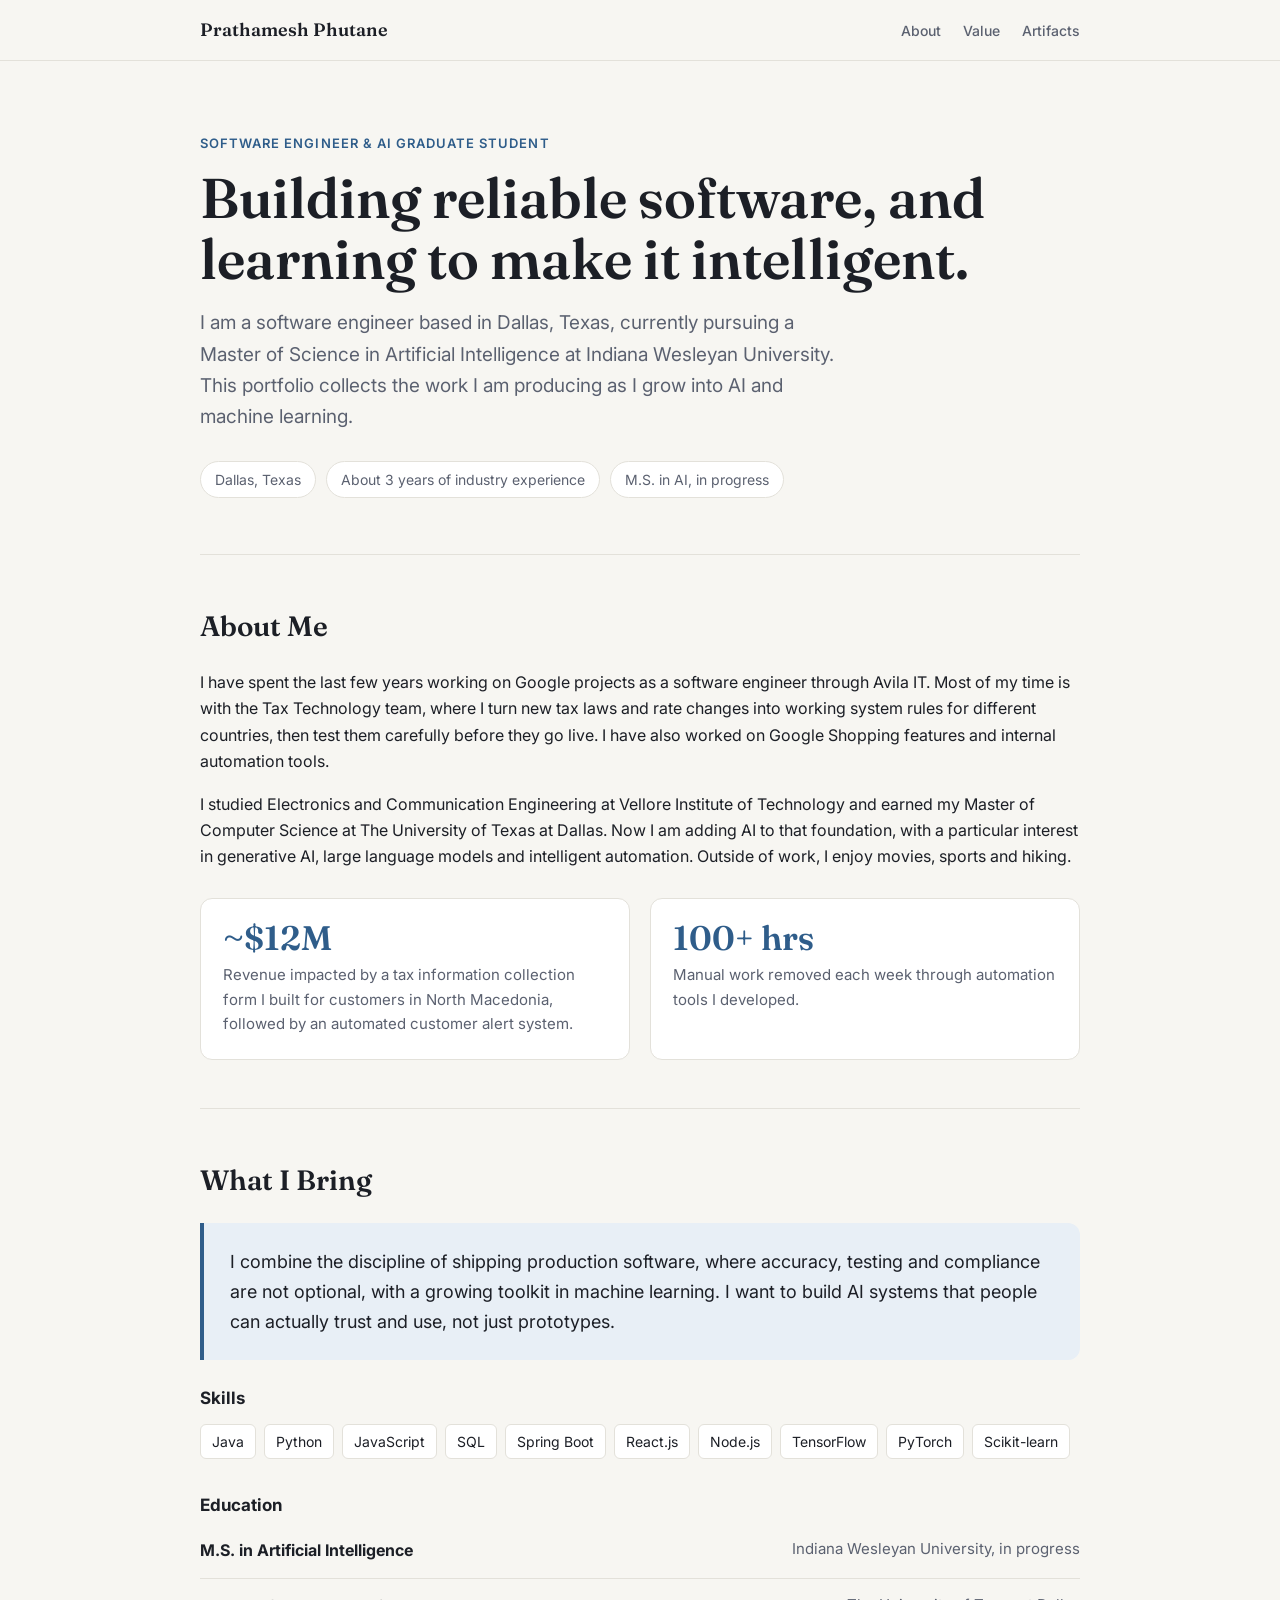
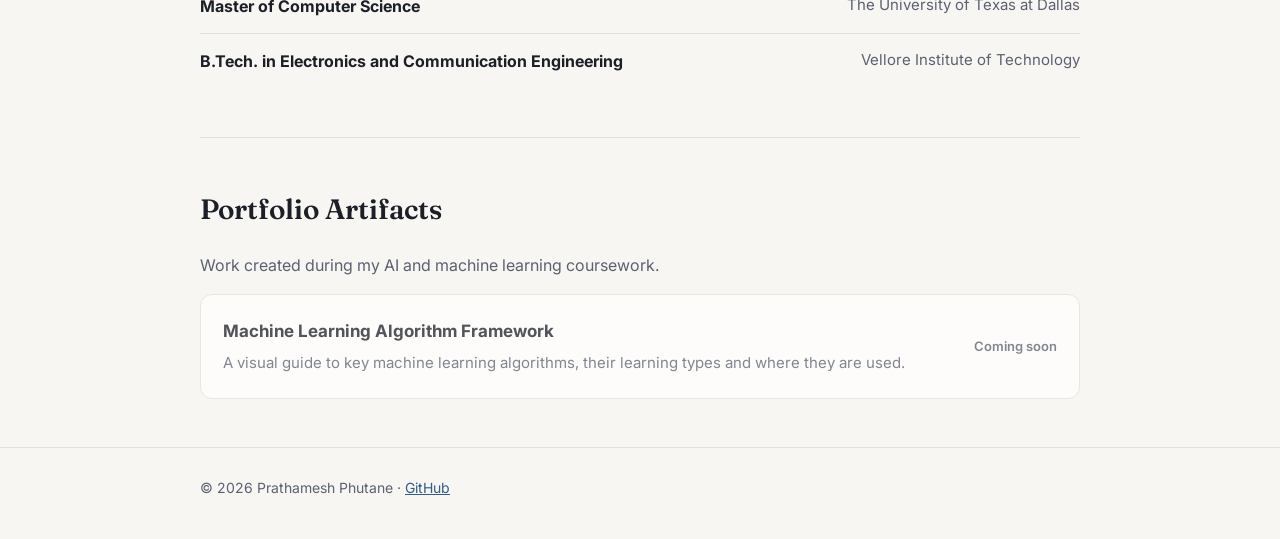
==== index.html @ c5daa3a3 "Add portfolio home page with bio and value proposition" ====
<!doctype html>
<html lang="en">
<head>
<meta charset="utf-8">
<meta name="viewport" content="width=device-width, initial-scale=1">
<title>Prathamesh Phutane | Portfolio</title>
<meta name="description" content="Professional portfolio of Prathamesh Phutane, software engineer and M.S. in Artificial Intelligence student.">
<link rel="preconnect" href="https://fonts.googleapis.com">
<link href="https://fonts.googleapis.com/css2?family=Fraunces:opsz,wght@9..144,500;9..144,600&family=Inter:wght@400;500;600&display=swap" rel="stylesheet">
<style>
  :root {
    --bg: #f7f6f2;
    --surface: #ffffff;
    --ink: #1c1f26;
    --muted: #5b6170;
    --line: #e3e1da;
    --accent: #2f5d8a;
    --accent-soft: #e8eff6;
  }
  * { box-sizing: border-box; }
  html { scroll-behavior: smooth; }
  body {
    margin: 0;
    background: var(--bg);
    color: var(--ink);
    font: 16px/1.65 "Inter", system-ui, sans-serif;
  }
  a { color: var(--accent); }
  .wrap { max-width: 920px; margin: 0 auto; padding: 0 20px; }

  nav { border-bottom: 1px solid var(--line); background: var(--bg); position: sticky; top: 0; z-index: 10; }
  nav .wrap { display: flex; justify-content: space-between; align-items: center; height: 60px; }
  nav .brand { font-family: "Fraunces", serif; font-weight: 600; font-size: 18px; color: var(--ink); text-decoration: none; }
  nav ul { list-style: none; display: flex; gap: 22px; margin: 0; padding: 0; }
  nav ul a { color: var(--muted); text-decoration: none; font-size: 14px; font-weight: 500; }
  nav ul a:hover { color: var(--ink); }

  header.hero { padding: 72px 0 56px; }
  .eyebrow { font-size: 13px; font-weight: 600; letter-spacing: .08em; text-transform: uppercase; color: var(--accent); margin: 0 0 14px; }
  h1 { font-family: "Fraunces", serif; font-weight: 600; font-size: clamp(36px, 6vw, 56px); line-height: 1.08; margin: 0 0 18px; }
  .lede { font-size: 19px; color: var(--muted); max-width: 640px; margin: 0 0 28px; }
  .meta { display: flex; flex-wrap: wrap; gap: 10px; }
  .pill { background: var(--surface); border: 1px solid var(--line); border-radius: 999px; padding: 6px 14px; font-size: 14px; color: var(--muted); }

  section { padding: 48px 0; border-top: 1px solid var(--line); }
  h2 { font-family: "Fraunces", serif; font-weight: 600; font-size: 28px; margin: 0 0 20px; }
  h3 { font-size: 17px; margin: 0 0 6px; }
  p { margin: 0 0 16px; }

  .grid-2 { display: grid; grid-template-columns: 1fr 1fr; gap: 20px; }
  .card { background: var(--surface); border: 1px solid var(--line); border-radius: 12px; padding: 22px; }
  .stat { font-family: "Fraunces", serif; font-size: 34px; font-weight: 600; color: var(--accent); line-height: 1; margin-bottom: 8px; }
  .card p { color: var(--muted); margin: 0; font-size: 15px; }

  .value { background: var(--accent-soft); border-left: 4px solid var(--accent); border-radius: 0 12px 12px 0; padding: 24px 26px; font-size: 18px; margin-bottom: 24px; }
  .value p { margin: 0; }

  .tags { display: flex; flex-wrap: wrap; gap: 8px; }
  .tag { background: var(--surface); border: 1px solid var(--line); border-radius: 6px; padding: 5px 11px; font-size: 14px; }

  .edu { list-style: none; padding: 0; margin: 0; }
  .edu li { display: flex; justify-content: space-between; gap: 16px; padding: 14px 0; border-bottom: 1px solid var(--line); }
  .edu li:last-child { border-bottom: 0; }
  .edu span { color: var(--muted); font-size: 15px; }

  .artifacts { display: grid; gap: 16px; }
  .artifact { display: flex; justify-content: space-between; align-items: center; gap: 16px; text-decoration: none; color: inherit; }
  .artifact .status { font-size: 13px; font-weight: 600; color: var(--muted); white-space: nowrap; }
  .artifact.soon { opacity: .75; }

  footer { border-top: 1px solid var(--line); padding: 28px 0 40px; color: var(--muted); font-size: 14px; }

  @media (max-width: 640px) {
    nav ul { gap: 14px; }
    nav ul li:nth-child(2) { display: none; }
    .grid-2 { grid-template-columns: 1fr; }
    .edu li { flex-direction: column; gap: 2px; }
    header.hero { padding: 48px 0 40px; }
  }
</style>
</head>
<body>

<nav>
  <div class="wrap">
    <a class="brand" href="#">Prathamesh Phutane</a>
    <ul>
      <li><a href="#about">About</a></li>
      <li><a href="#value">Value</a></li>
      <li><a href="#artifacts">Artifacts</a></li>
    </ul>
  </div>
</nav>

<main class="wrap">
  <header class="hero">
    <p class="eyebrow">Software Engineer &amp; AI Graduate Student</p>
    <h1>Building reliable software, and learning to make it intelligent.</h1>
    <p class="lede">I am a software engineer based in Dallas, Texas, currently pursuing a Master of Science in Artificial Intelligence at Indiana Wesleyan University. This portfolio collects the work I am producing as I grow into AI and machine learning.</p>
    <div class="meta">
      <span class="pill">Dallas, Texas</span>
      <span class="pill">About 3 years of industry experience</span>
      <span class="pill">M.S. in AI, in progress</span>
    </div>
  </header>

  <section id="about">
    <h2>About Me</h2>
    <p>I have spent the last few years working on Google projects as a software engineer through Avila IT. Most of my time is with the Tax Technology team, where I turn new tax laws and rate changes into working system rules for different countries, then test them carefully before they go live. I have also worked on Google Shopping features and internal automation tools.</p>
    <p>I studied Electronics and Communication Engineering at Vellore Institute of Technology and earned my Master of Computer Science at The University of Texas at Dallas. Now I am adding AI to that foundation, with a particular interest in generative AI, large language models and intelligent automation. Outside of work, I enjoy movies, sports and hiking.</p>

    <div class="grid-2" style="margin-top:28px">
      <div class="card">
        <div class="stat">~$12M</div>
        <p>Revenue impacted by a tax information collection form I built for customers in North Macedonia, followed by an automated customer alert system.</p>
      </div>
      <div class="card">
        <div class="stat">100+ hrs</div>
        <p>Manual work removed each week through automation tools I developed.</p>
      </div>
    </div>
  </section>

  <section id="value">
    <h2>What I Bring</h2>
    <div class="value">
      <p>I combine the discipline of shipping production software, where accuracy, testing and compliance are not optional, with a growing toolkit in machine learning. I want to build AI systems that people can actually trust and use, not just prototypes.</p>
    </div>
    <h3 style="margin-bottom:12px">Skills</h3>
    <div class="tags">
      <span class="tag">Java</span>
      <span class="tag">Python</span>
      <span class="tag">JavaScript</span>
      <span class="tag">SQL</span>
      <span class="tag">Spring Boot</span>
      <span class="tag">React.js</span>
      <span class="tag">Node.js</span>
      <span class="tag">TensorFlow</span>
      <span class="tag">PyTorch</span>
      <span class="tag">Scikit-learn</span>
    </div>

    <h3 style="margin:32px 0 4px">Education</h3>
    <ul class="edu">
      <li><strong>M.S. in Artificial Intelligence</strong><span>Indiana Wesleyan University, in progress</span></li>
      <li><strong>Master of Computer Science</strong><span>The University of Texas at Dallas</span></li>
      <li><strong>B.Tech. in Electronics and Communication Engineering</strong><span>Vellore Institute of Technology</span></li>
    </ul>
  </section>

  <section id="artifacts">
    <h2>Portfolio Artifacts</h2>
    <p style="color:var(--muted)">Work created during my AI and machine learning coursework.</p>
    <div class="artifacts">
      <div class="card artifact soon">
        <div>
          <h3>Machine Learning Algorithm Framework</h3>
          <p>A visual guide to key machine learning algorithms, their learning types and where they are used.</p>
        </div>
        <span class="status">Coming soon</span>
      </div>
    </div>
  </section>
</main>

<footer>
  <div class="wrap">© 2026 Prathamesh Phutane · <a href="https://github.com/Prathameshphutane">GitHub</a></div>
</footer>

</body>
</html>
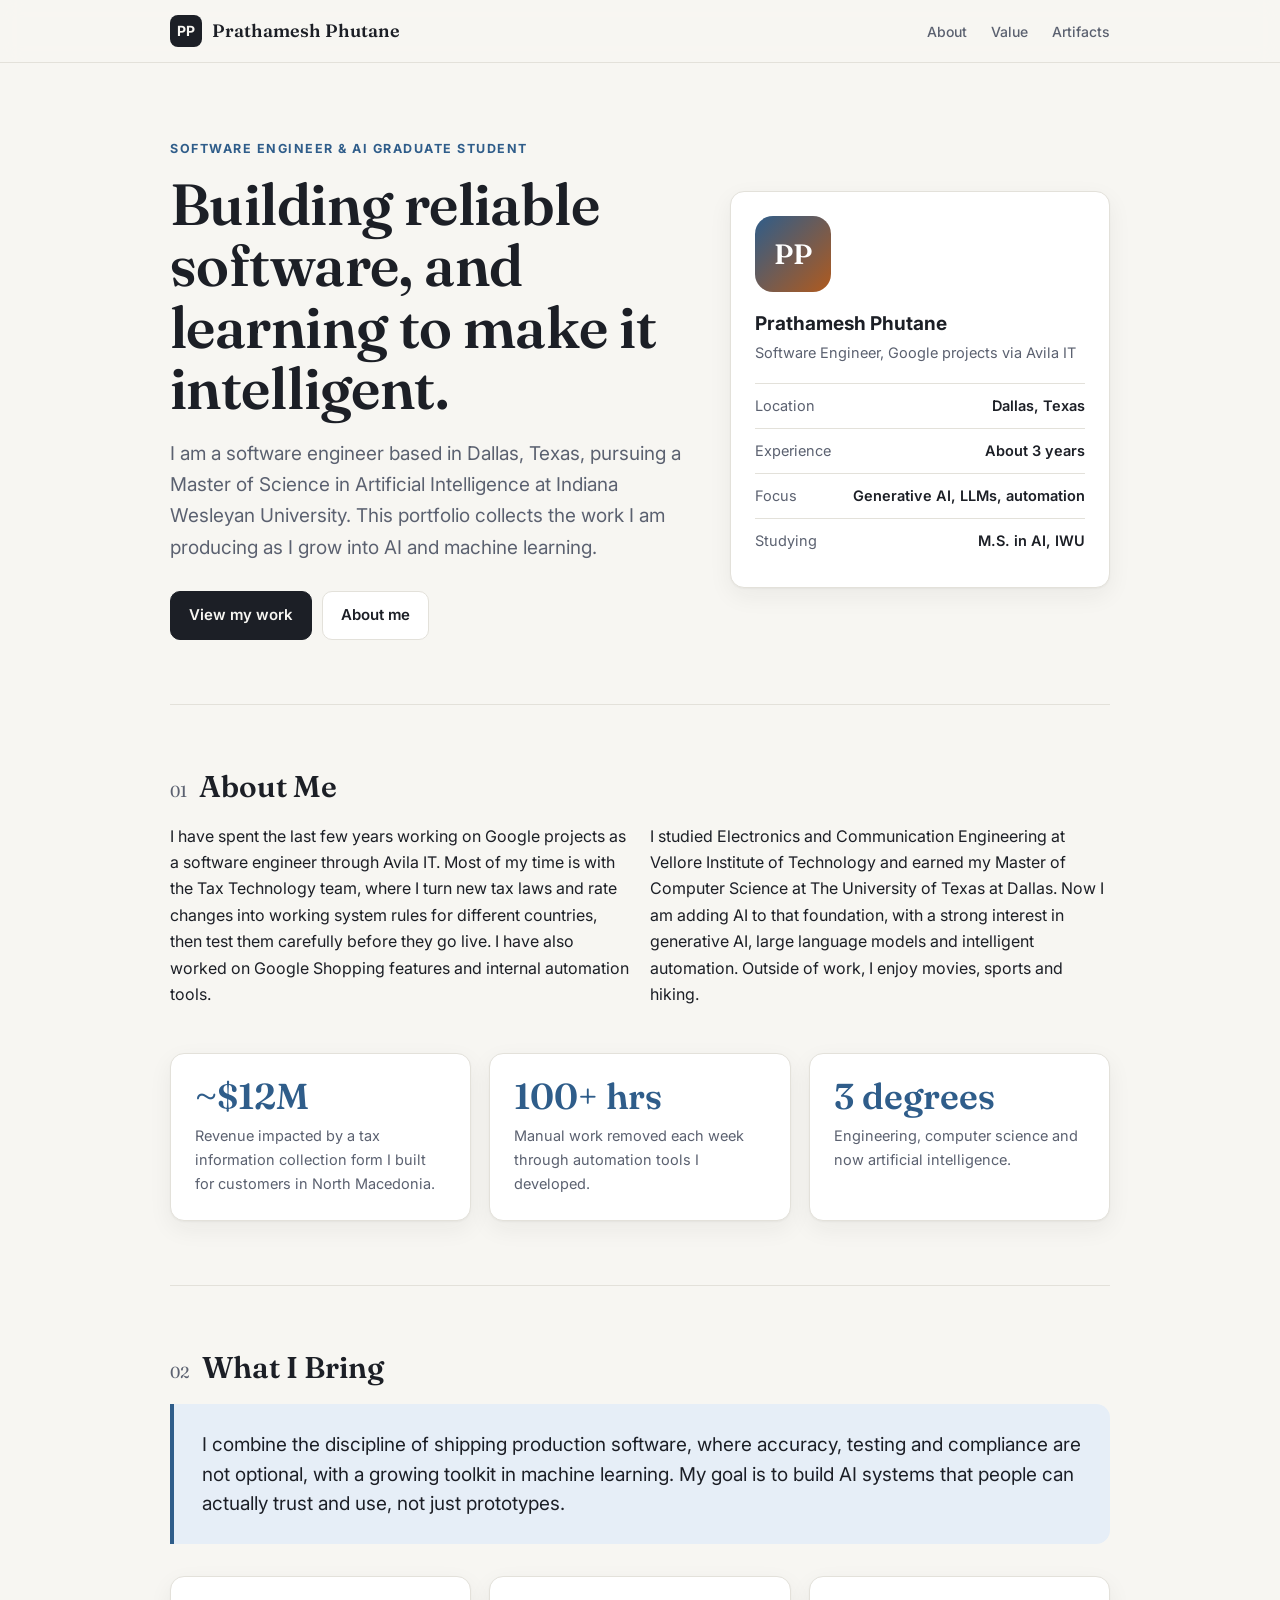
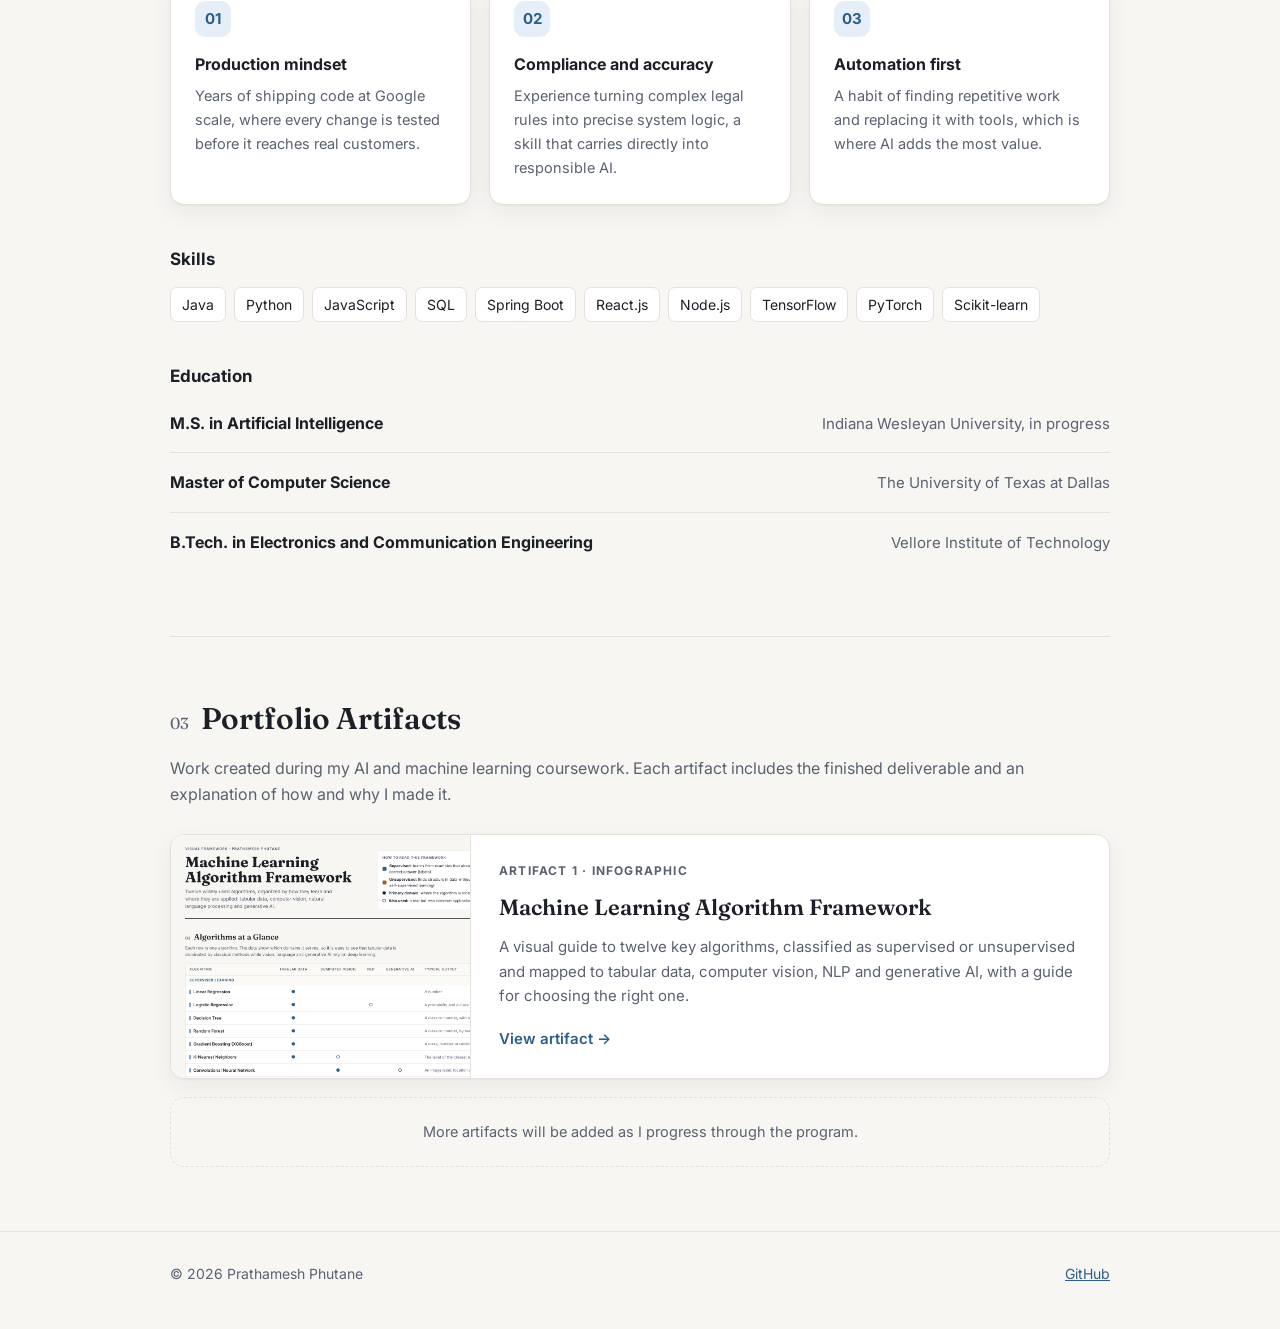
==== commit 2cc3c20e: "Add Machine Learning Algorithm Framework artifact and refresh site design" ====
--- a/index.html
+++ b/index.html
@@ -6,87 +6,66 @@
 <title>Prathamesh Phutane | Portfolio</title>
 <meta name="description" content="Professional portfolio of Prathamesh Phutane, software engineer and M.S. in Artificial Intelligence student.">
 <link rel="preconnect" href="https://fonts.googleapis.com">
-<link href="https://fonts.googleapis.com/css2?family=Fraunces:opsz,wght@9..144,500;9..144,600&family=Inter:wght@400;500;600&display=swap" rel="stylesheet">
+<link href="https://fonts.googleapis.com/css2?family=Fraunces:opsz,wght@9..144,500;9..144,600&family=Inter:wght@400;500;600;700&display=swap" rel="stylesheet">
+<link rel="stylesheet" href="assets/style.css">
 <style>
-  :root {
-    --bg: #f7f6f2;
-    --surface: #ffffff;
-    --ink: #1c1f26;
-    --muted: #5b6170;
-    --line: #e3e1da;
-    --accent: #2f5d8a;
-    --accent-soft: #e8eff6;
-  }
-  * { box-sizing: border-box; }
-  html { scroll-behavior: smooth; }
-  body {
-    margin: 0;
-    background: var(--bg);
-    color: var(--ink);
-    font: 16px/1.65 "Inter", system-ui, sans-serif;
-  }
-  a { color: var(--accent); }
-  .wrap { max-width: 920px; margin: 0 auto; padding: 0 20px; }
+  .hero { padding: 76px 0 64px; display: grid; grid-template-columns: 1.35fr 1fr; gap: 48px; align-items: center; }
+  .profile { text-align: left; }
+  .profile .avatar { width: 76px; height: 76px; border-radius: 18px; background: linear-gradient(135deg, var(--accent), var(--warm)); color: #fff; display: grid; place-items: center; font: 600 28px "Fraunces", serif; margin-bottom: 16px; }
+  .profile h3 { font-size: 19px; margin-bottom: 2px; }
+  .profile .role { color: var(--muted); font-size: 14.5px; margin-bottom: 18px; }
+  .facts { list-style: none; padding: 0; margin: 0; font-size: 14.5px; }
+  .facts li { display: flex; justify-content: space-between; gap: 12px; padding: 10px 0; border-top: 1px solid var(--line); }
+  .facts span { color: var(--muted); }
+  .facts b { font-weight: 600; text-align: right; }
 
-  nav { border-bottom: 1px solid var(--line); background: var(--bg); position: sticky; top: 0; z-index: 10; }
-  nav .wrap { display: flex; justify-content: space-between; align-items: center; height: 60px; }
-  nav .brand { font-family: "Fraunces", serif; font-weight: 600; font-size: 18px; color: var(--ink); text-decoration: none; }
-  nav ul { list-style: none; display: flex; gap: 22px; margin: 0; padding: 0; }
-  nav ul a { color: var(--muted); text-decoration: none; font-size: 14px; font-weight: 500; }
-  nav ul a:hover { color: var(--ink); }
+  .stats { display: grid; grid-template-columns: repeat(3, 1fr); gap: 18px; margin-top: 30px; }
+  .stat .n { font-family: "Fraunces", serif; font-size: 36px; font-weight: 600; color: var(--accent); line-height: 1; margin-bottom: 10px; }
+  .stat p { color: var(--muted); font-size: 14.5px; margin: 0; }
 
-  header.hero { padding: 72px 0 56px; }
-  .eyebrow { font-size: 13px; font-weight: 600; letter-spacing: .08em; text-transform: uppercase; color: var(--accent); margin: 0 0 14px; }
-  h1 { font-family: "Fraunces", serif; font-weight: 600; font-size: clamp(36px, 6vw, 56px); line-height: 1.08; margin: 0 0 18px; }
-  .lede { font-size: 19px; color: var(--muted); max-width: 640px; margin: 0 0 28px; }
-  .meta { display: flex; flex-wrap: wrap; gap: 10px; }
-  .pill { background: var(--surface); border: 1px solid var(--line); border-radius: 999px; padding: 6px 14px; font-size: 14px; color: var(--muted); }
-
-  section { padding: 48px 0; border-top: 1px solid var(--line); }
-  h2 { font-family: "Fraunces", serif; font-weight: 600; font-size: 28px; margin: 0 0 20px; }
-  h3 { font-size: 17px; margin: 0 0 6px; }
-  p { margin: 0 0 16px; }
-
-  .grid-2 { display: grid; grid-template-columns: 1fr 1fr; gap: 20px; }
-  .card { background: var(--surface); border: 1px solid var(--line); border-radius: 12px; padding: 22px; }
-  .stat { font-family: "Fraunces", serif; font-size: 34px; font-weight: 600; color: var(--accent); line-height: 1; margin-bottom: 8px; }
-  .card p { color: var(--muted); margin: 0; font-size: 15px; }
-
-  .value { background: var(--accent-soft); border-left: 4px solid var(--accent); border-radius: 0 12px 12px 0; padding: 24px 26px; font-size: 18px; margin-bottom: 24px; }
+  .value { border-left: 4px solid var(--accent); background: var(--accent-soft); border-radius: 0 14px 14px 0; padding: 26px 28px; font-size: 19px; line-height: 1.55; margin-bottom: 32px; }
   .value p { margin: 0; }
-
-  .tags { display: flex; flex-wrap: wrap; gap: 8px; }
-  .tag { background: var(--surface); border: 1px solid var(--line); border-radius: 6px; padding: 5px 11px; font-size: 14px; }
+  .pillars h3 { font-size: 16px; }
+  .pillars p { color: var(--muted); font-size: 14.5px; margin: 0; }
+  .pillars .icon { width: 36px; height: 36px; border-radius: 10px; background: var(--accent-soft); color: var(--accent); display: grid; place-items: center; font-weight: 700; margin-bottom: 14px; font-size: 15px; }
 
   .edu { list-style: none; padding: 0; margin: 0; }
-  .edu li { display: flex; justify-content: space-between; gap: 16px; padding: 14px 0; border-bottom: 1px solid var(--line); }
+  .edu li { display: flex; justify-content: space-between; align-items: baseline; gap: 16px; padding: 16px 0; border-bottom: 1px solid var(--line); }
   .edu li:last-child { border-bottom: 0; }
-  .edu span { color: var(--muted); font-size: 15px; }
+  .edu span { color: var(--muted); font-size: 15px; text-align: right; }
 
-  .artifacts { display: grid; gap: 16px; }
-  .artifact { display: flex; justify-content: space-between; align-items: center; gap: 16px; text-decoration: none; color: inherit; }
-  .artifact .status { font-size: 13px; font-weight: 600; color: var(--muted); white-space: nowrap; }
-  .artifact.soon { opacity: .75; }
+  .artifact-card { display: grid; grid-template-columns: 300px 1fr; gap: 0; padding: 0; overflow: hidden; text-decoration: none; color: inherit; transition: transform .2s, box-shadow .2s; }
+  .artifact-card:hover { transform: translateY(-2px); }
+  .artifact-card .thumb { background: var(--surface-2); border-right: 1px solid var(--line); overflow: hidden; }
+  .artifact-card .thumb img { width: 100%; height: 100%; object-fit: cover; object-position: left top; }
+  .artifact-card .body { padding: 26px 28px; }
+  .artifact-card .no { font-size: 12px; font-weight: 700; letter-spacing: .1em; text-transform: uppercase; color: var(--muted); margin-bottom: 8px; }
+  .artifact-card h3 { font-family: "Fraunces", serif; font-size: 22px; font-weight: 600; margin-bottom: 10px; }
+  .artifact-card p { color: var(--muted); font-size: 15px; }
+  .artifact-card .go { font-weight: 600; color: var(--accent); font-size: 15px; }
+  .slot { border: 1.5px dashed var(--line); border-radius: 14px; padding: 22px; color: var(--muted); font-size: 14.5px; text-align: center; margin-top: 18px; }
 
-  footer { border-top: 1px solid var(--line); padding: 28px 0 40px; color: var(--muted); font-size: 14px; }
-
-  @media (max-width: 640px) {
-    nav ul { gap: 14px; }
-    nav ul li:nth-child(2) { display: none; }
-    .grid-2 { grid-template-columns: 1fr; }
+  @media (max-width: 860px) {
+    .hero { grid-template-columns: 1fr; padding: 52px 0 44px; gap: 32px; }
+    .stats { grid-template-columns: 1fr; }
+    .artifact-card { grid-template-columns: 1fr; }
+    .artifact-card .thumb { height: 200px; border-right: 0; border-bottom: 1px solid var(--line); }
+  }
+  @media (max-width: 560px) {
+    nav.top ul li.hide-sm { display: none; }
     .edu li { flex-direction: column; gap: 2px; }
-    header.hero { padding: 48px 0 40px; }
+    .edu span { text-align: left; }
   }
 </style>
 </head>
 <body>
 
-<nav>
+<nav class="top">
   <div class="wrap">
-    <a class="brand" href="#">Prathamesh Phutane</a>
+    <a class="brand" href="#"><span class="mono">PP</span>Prathamesh Phutane</a>
     <ul>
       <li><a href="#about">About</a></li>
-      <li><a href="#value">Value</a></li>
+      <li class="hide-sm"><a href="#value">Value</a></li>
       <li><a href="#artifacts">Artifacts</a></li>
     </ul>
   </div>
@@ -94,53 +73,58 @@
 
 <main class="wrap">
   <header class="hero">
-    <p class="eyebrow">Software Engineer &amp; AI Graduate Student</p>
-    <h1>Building reliable software, and learning to make it intelligent.</h1>
-    <p class="lede">I am a software engineer based in Dallas, Texas, currently pursuing a Master of Science in Artificial Intelligence at Indiana Wesleyan University. This portfolio collects the work I am producing as I grow into AI and machine learning.</p>
-    <div class="meta">
-      <span class="pill">Dallas, Texas</span>
-      <span class="pill">About 3 years of industry experience</span>
-      <span class="pill">M.S. in AI, in progress</span>
+    <div>
+      <p class="eyebrow">Software Engineer &amp; AI Graduate Student</p>
+      <h1>Building reliable software, and learning to make it intelligent.</h1>
+      <p class="lede">I am a software engineer based in Dallas, Texas, pursuing a Master of Science in Artificial Intelligence at Indiana Wesleyan University. This portfolio collects the work I am producing as I grow into AI and machine learning.</p>
+      <div class="btn-row">
+        <a class="btn primary" href="#artifacts">View my work</a>
+        <a class="btn" href="#about">About me</a>
+      </div>
     </div>
+    <aside class="card profile">
+      <div class="avatar">PP</div>
+      <h3>Prathamesh Phutane</h3>
+      <div class="role">Software Engineer, Google projects via Avila IT</div>
+      <ul class="facts">
+        <li><span>Location</span><b>Dallas, Texas</b></li>
+        <li><span>Experience</span><b>About 3 years</b></li>
+        <li><span>Focus</span><b>Generative AI, LLMs, automation</b></li>
+        <li><span>Studying</span><b>M.S. in AI, IWU</b></li>
+      </ul>
+    </aside>
   </header>
 
-  <section id="about">
-    <h2>About Me</h2>
-    <p>I have spent the last few years working on Google projects as a software engineer through Avila IT. Most of my time is with the Tax Technology team, where I turn new tax laws and rate changes into working system rules for different countries, then test them carefully before they go live. I have also worked on Google Shopping features and internal automation tools.</p>
-    <p>I studied Electronics and Communication Engineering at Vellore Institute of Technology and earned my Master of Computer Science at The University of Texas at Dallas. Now I am adding AI to that foundation, with a particular interest in generative AI, large language models and intelligent automation. Outside of work, I enjoy movies, sports and hiking.</p>
-
-    <div class="grid-2" style="margin-top:28px">
-      <div class="card">
-        <div class="stat">~$12M</div>
-        <p>Revenue impacted by a tax information collection form I built for customers in North Macedonia, followed by an automated customer alert system.</p>
-      </div>
-      <div class="card">
-        <div class="stat">100+ hrs</div>
-        <p>Manual work removed each week through automation tools I developed.</p>
-      </div>
+  <section class="block" id="about">
+    <div class="sec-label"><span class="num">01</span><h2>About Me</h2></div>
+    <div class="grid-2">
+      <p>I have spent the last few years working on Google projects as a software engineer through Avila IT. Most of my time is with the Tax Technology team, where I turn new tax laws and rate changes into working system rules for different countries, then test them carefully before they go live. I have also worked on Google Shopping features and internal automation tools.</p>
+      <p>I studied Electronics and Communication Engineering at Vellore Institute of Technology and earned my Master of Computer Science at The University of Texas at Dallas. Now I am adding AI to that foundation, with a strong interest in generative AI, large language models and intelligent automation. Outside of work, I enjoy movies, sports and hiking.</p>
+    </div>
+    <div class="stats">
+      <div class="card stat"><div class="n">~$12M</div><p>Revenue impacted by a tax information collection form I built for customers in North Macedonia.</p></div>
+      <div class="card stat"><div class="n">100+ hrs</div><p>Manual work removed each week through automation tools I developed.</p></div>
+      <div class="card stat"><div class="n">3 degrees</div><p>Engineering, computer science and now artificial intelligence.</p></div>
     </div>
   </section>
 
-  <section id="value">
-    <h2>What I Bring</h2>
-    <div class="value">
-      <p>I combine the discipline of shipping production software, where accuracy, testing and compliance are not optional, with a growing toolkit in machine learning. I want to build AI systems that people can actually trust and use, not just prototypes.</p>
-    </div>
-    <h3 style="margin-bottom:12px">Skills</h3>
-    <div class="tags">
-      <span class="tag">Java</span>
-      <span class="tag">Python</span>
-      <span class="tag">JavaScript</span>
-      <span class="tag">SQL</span>
-      <span class="tag">Spring Boot</span>
-      <span class="tag">React.js</span>
-      <span class="tag">Node.js</span>
-      <span class="tag">TensorFlow</span>
-      <span class="tag">PyTorch</span>
-      <span class="tag">Scikit-learn</span>
+  <section class="block" id="value">
+    <div class="sec-label"><span class="num">02</span><h2>What I Bring</h2></div>
+    <div class="value"><p>I combine the discipline of shipping production software, where accuracy, testing and compliance are not optional, with a growing toolkit in machine learning. My goal is to build AI systems that people can actually trust and use, not just prototypes.</p></div>
+    <div class="grid-3 pillars">
+      <div class="card"><div class="icon">01</div><h3>Production mindset</h3><p>Years of shipping code at Google scale, where every change is tested before it reaches real customers.</p></div>
+      <div class="card"><div class="icon">02</div><h3>Compliance and accuracy</h3><p>Experience turning complex legal rules into precise system logic, a skill that carries directly into responsible AI.</p></div>
+      <div class="card"><div class="icon">03</div><h3>Automation first</h3><p>A habit of finding repetitive work and replacing it with tools, which is where AI adds the most value.</p></div>
     </div>
 
-    <h3 style="margin:32px 0 4px">Education</h3>
+    <h3 style="margin:40px 0 14px">Skills</h3>
+    <div class="tags">
+      <span class="tag">Java</span><span class="tag">Python</span><span class="tag">JavaScript</span><span class="tag">SQL</span>
+      <span class="tag">Spring Boot</span><span class="tag">React.js</span><span class="tag">Node.js</span>
+      <span class="tag">TensorFlow</span><span class="tag">PyTorch</span><span class="tag">Scikit-learn</span>
+    </div>
+
+    <h3 style="margin:40px 0 4px">Education</h3>
     <ul class="edu">
       <li><strong>M.S. in Artificial Intelligence</strong><span>Indiana Wesleyan University, in progress</span></li>
       <li><strong>Master of Computer Science</strong><span>The University of Texas at Dallas</span></li>
@@ -148,23 +132,28 @@
     </ul>
   </section>
 
-  <section id="artifacts">
-    <h2>Portfolio Artifacts</h2>
-    <p style="color:var(--muted)">Work created during my AI and machine learning coursework.</p>
-    <div class="artifacts">
-      <div class="card artifact soon">
-        <div>
-          <h3>Machine Learning Algorithm Framework</h3>
-          <p>A visual guide to key machine learning algorithms, their learning types and where they are used.</p>
-        </div>
-        <span class="status">Coming soon</span>
+  <section class="block" id="artifacts">
+    <div class="sec-label"><span class="num">03</span><h2>Portfolio Artifacts</h2></div>
+    <p class="muted" style="margin-bottom:26px">Work created during my AI and machine learning coursework. Each artifact includes the finished deliverable and an explanation of how and why I made it.</p>
+
+    <a class="card artifact-card" href="artifacts/ml-algorithm-framework/">
+      <div class="thumb"><img src="artifacts/ml-algorithm-framework/framework-preview.png" alt="Preview of the Machine Learning Algorithm Framework infographic"></div>
+      <div class="body">
+        <div class="no">Artifact 1 &middot; Infographic</div>
+        <h3>Machine Learning Algorithm Framework</h3>
+        <p>A visual guide to twelve key algorithms, classified as supervised or unsupervised and mapped to tabular data, computer vision, NLP and generative AI, with a guide for choosing the right one.</p>
+        <span class="go">View artifact &rarr;</span>
       </div>
-    </div>
+    </a>
+    <div class="slot">More artifacts will be added as I progress through the program.</div>
   </section>
 </main>
 
-<footer>
-  <div class="wrap">© 2026 Prathamesh Phutane · <a href="https://github.com/Prathameshphutane">GitHub</a></div>
+<footer class="site">
+  <div class="wrap">
+    <span>&copy; 2026 Prathamesh Phutane</span>
+    <a href="https://github.com/Prathameshphutane">GitHub</a>
+  </div>
 </footer>
 
 </body>
--- a/assets/style.css
+++ b/assets/style.css
@@ -0,0 +1,89 @@
+:root {
+  --bg: #f7f6f2;
+  --surface: #ffffff;
+  --surface-2: #fbfaf7;
+  --ink: #1c1f26;
+  --muted: #5b6170;
+  --line: #e3e1da;
+  --accent: #2f5d8a;
+  --accent-soft: #e6eef7;
+  --warm: #b05a1e;
+  --warm-soft: #f8ece1;
+  --shadow: 0 1px 2px rgba(28, 31, 38, .04), 0 8px 24px rgba(28, 31, 38, .06);
+}
+@media (prefers-color-scheme: dark) {
+  :root {
+    --bg: #14161b;
+    --surface: #1c1f26;
+    --surface-2: #20242c;
+    --ink: #ecebe6;
+    --muted: #a3a8b4;
+    --line: #2e333d;
+    --accent: #7fa8d6;
+    --accent-soft: #1f2b3a;
+    --warm: #e0955b;
+    --warm-soft: #33261c;
+    --shadow: 0 1px 2px rgba(0, 0, 0, .3), 0 8px 24px rgba(0, 0, 0, .25);
+  }
+}
+
+* { box-sizing: border-box; }
+html { scroll-behavior: smooth; }
+body {
+  margin: 0;
+  background: var(--bg);
+  color: var(--ink);
+  font: 16px/1.65 "Inter", system-ui, sans-serif;
+  -webkit-font-smoothing: antialiased;
+}
+a { color: var(--accent); }
+img { max-width: 100%; display: block; }
+.wrap { max-width: 980px; margin: 0 auto; padding: 0 20px; }
+
+/* Navigation */
+nav.top { position: sticky; top: 0; z-index: 10; background: color-mix(in srgb, var(--bg) 88%, transparent); backdrop-filter: blur(10px); border-bottom: 1px solid var(--line); }
+nav.top .wrap { display: flex; justify-content: space-between; align-items: center; height: 62px; }
+.brand { display: flex; align-items: center; gap: 10px; font-family: "Fraunces", serif; font-weight: 600; font-size: 18px; color: var(--ink); text-decoration: none; }
+.brand .mono { width: 32px; height: 32px; border-radius: 8px; background: var(--ink); color: var(--bg); display: grid; place-items: center; font-size: 14px; font-family: "Inter", sans-serif; font-weight: 700; letter-spacing: .02em; }
+nav.top ul { list-style: none; display: flex; gap: 24px; margin: 0; padding: 0; }
+nav.top ul a { color: var(--muted); text-decoration: none; font-size: 14px; font-weight: 500; transition: color .15s; }
+nav.top ul a:hover { color: var(--ink); }
+
+/* Type */
+.eyebrow { font-size: 12.5px; font-weight: 700; letter-spacing: .12em; text-transform: uppercase; color: var(--accent); margin: 0 0 14px; }
+h1 { font-family: "Fraunces", serif; font-weight: 600; font-size: clamp(36px, 6vw, 58px); line-height: 1.06; margin: 0 0 18px; letter-spacing: -.01em; }
+h2 { font-family: "Fraunces", serif; font-weight: 600; font-size: 30px; line-height: 1.2; margin: 0 0 18px; }
+h3 { font-size: 17px; margin: 0 0 6px; }
+p { margin: 0 0 16px; }
+.muted { color: var(--muted); }
+.lede { font-size: 19px; color: var(--muted); max-width: 620px; margin: 0 0 28px; }
+
+/* Sections */
+section.block { padding: 64px 0; border-top: 1px solid var(--line); }
+.sec-label { display: flex; align-items: baseline; gap: 12px; }
+.sec-label .num { font-family: "Fraunces", serif; color: var(--muted); font-size: 16px; }
+
+/* Cards */
+.card { background: var(--surface); border: 1px solid var(--line); border-radius: 14px; padding: 24px; box-shadow: var(--shadow); }
+.grid-2 { display: grid; grid-template-columns: 1fr 1fr; gap: 20px; }
+.grid-3 { display: grid; grid-template-columns: repeat(3, 1fr); gap: 18px; }
+
+/* Buttons */
+.btn { display: inline-flex; align-items: center; gap: 8px; padding: 11px 18px; border-radius: 10px; font-weight: 600; font-size: 15px; text-decoration: none; border: 1px solid var(--line); background: var(--surface); color: var(--ink); transition: transform .15s, box-shadow .15s; }
+.btn:hover { transform: translateY(-1px); box-shadow: var(--shadow); }
+.btn.primary { background: var(--ink); color: var(--bg); border-color: var(--ink); }
+.btn-row { display: flex; flex-wrap: wrap; gap: 10px; }
+
+/* Pills and tags */
+.pill { display: inline-block; background: var(--surface); border: 1px solid var(--line); border-radius: 999px; padding: 6px 14px; font-size: 14px; color: var(--muted); }
+.tags { display: flex; flex-wrap: wrap; gap: 8px; }
+.tag { background: var(--surface); border: 1px solid var(--line); border-radius: 7px; padding: 5px 11px; font-size: 14px; }
+
+footer.site { border-top: 1px solid var(--line); padding: 30px 0 44px; color: var(--muted); font-size: 14px; }
+footer.site .wrap { display: flex; justify-content: space-between; flex-wrap: wrap; gap: 10px; }
+
+@media (max-width: 760px) {
+  .grid-2, .grid-3 { grid-template-columns: 1fr; }
+  section.block { padding: 48px 0; }
+  nav.top ul { gap: 16px; }
+}
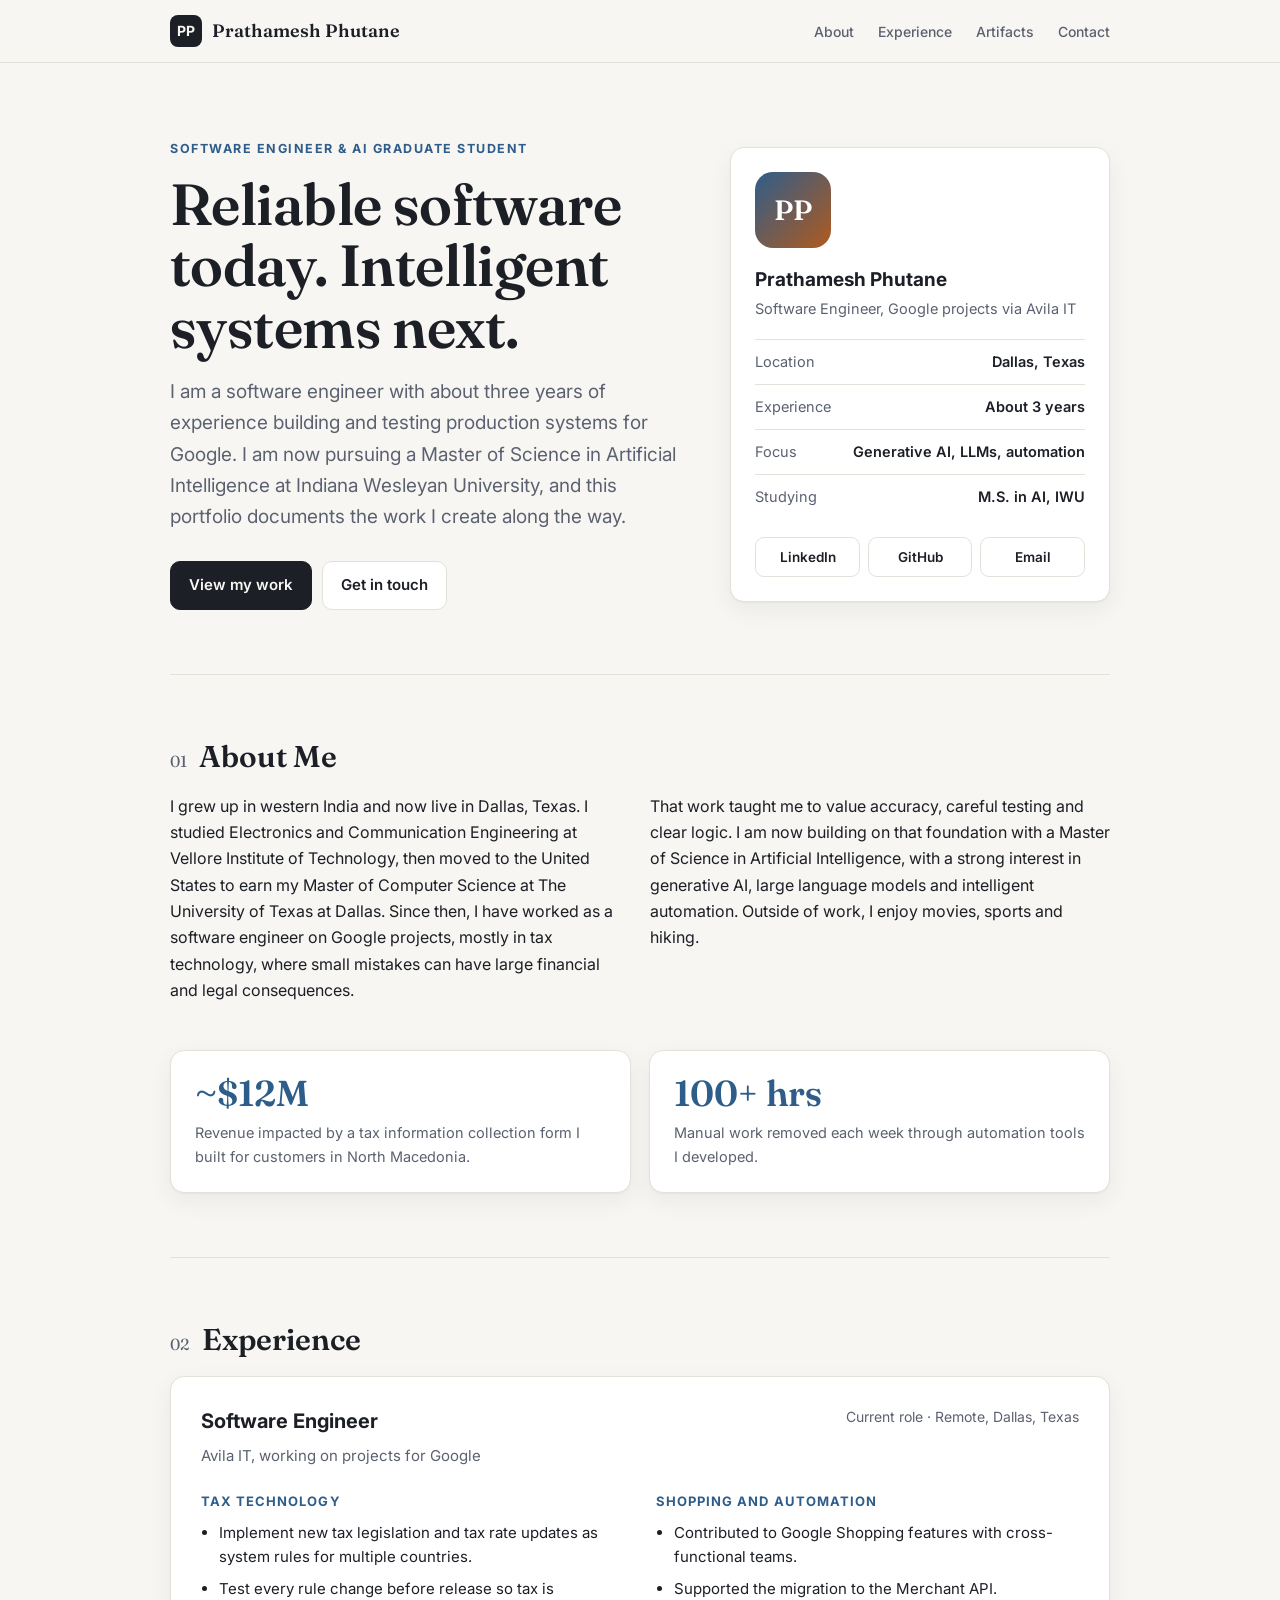
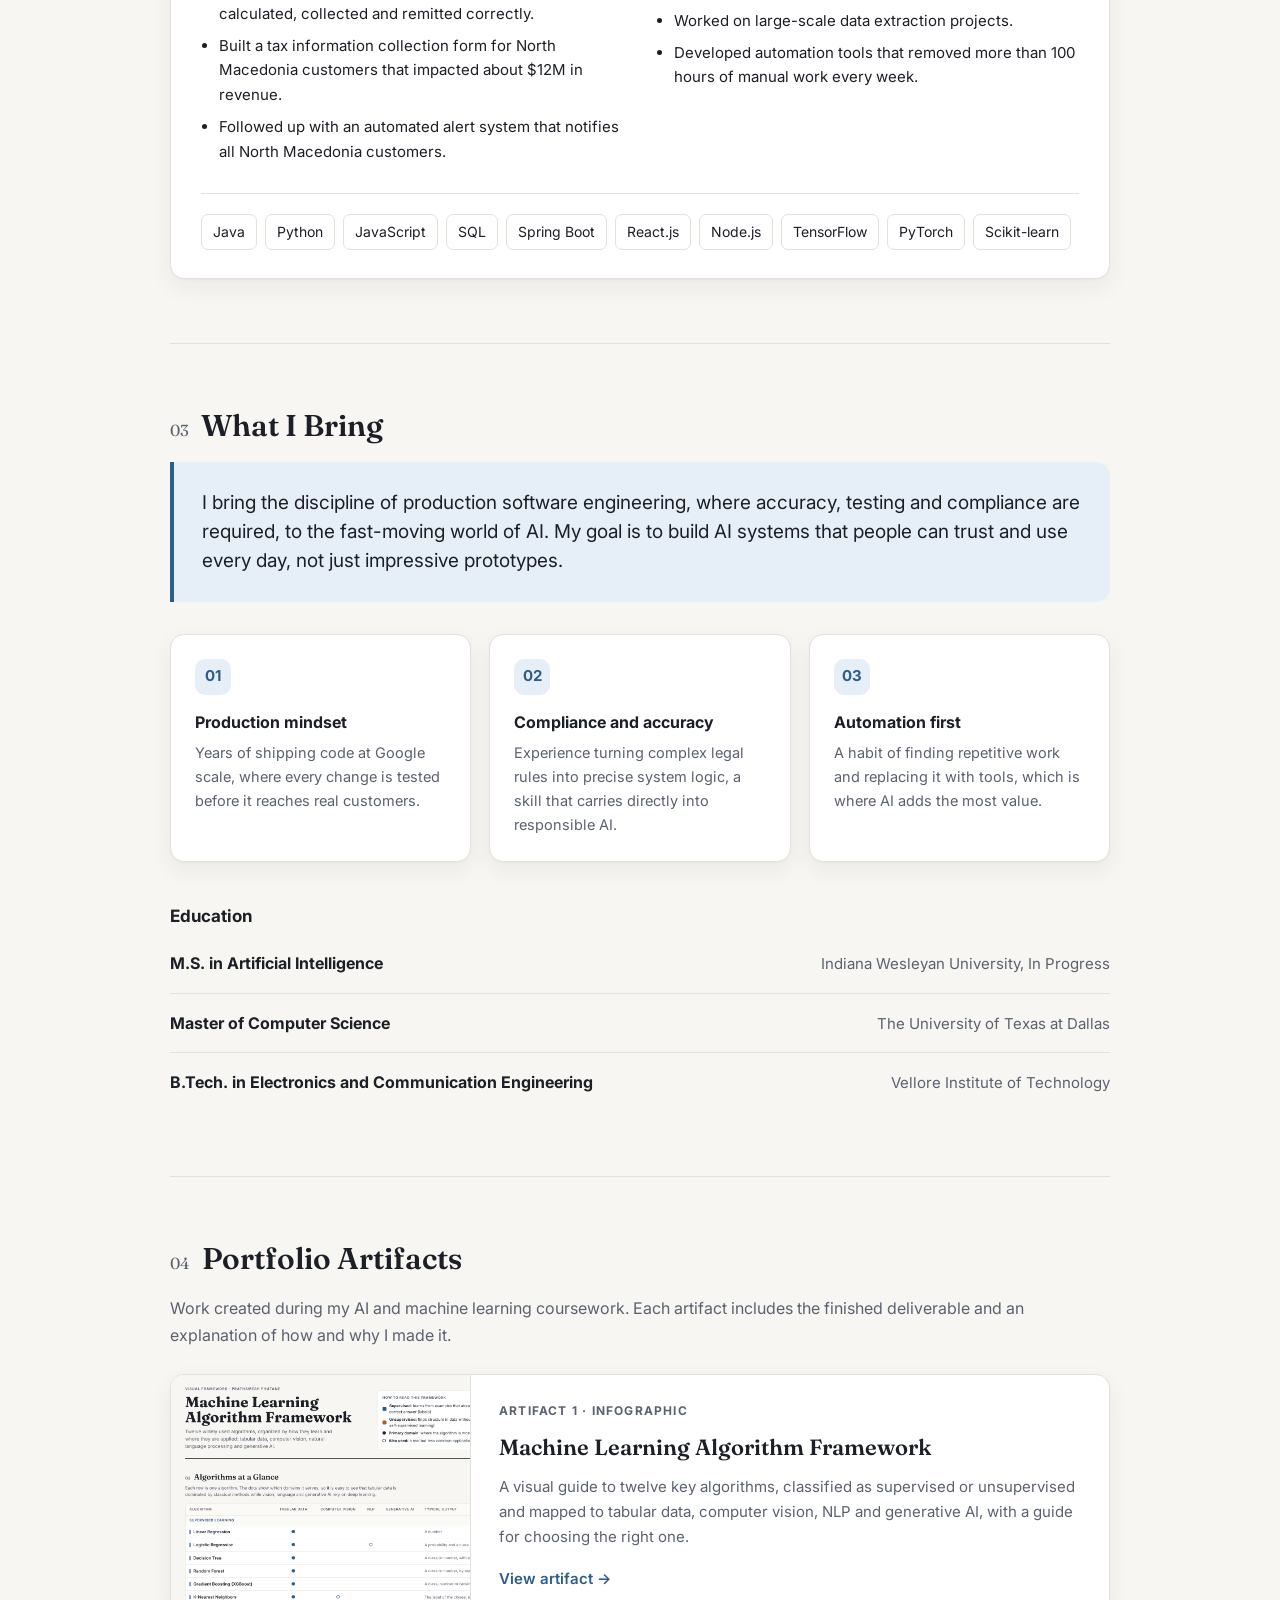
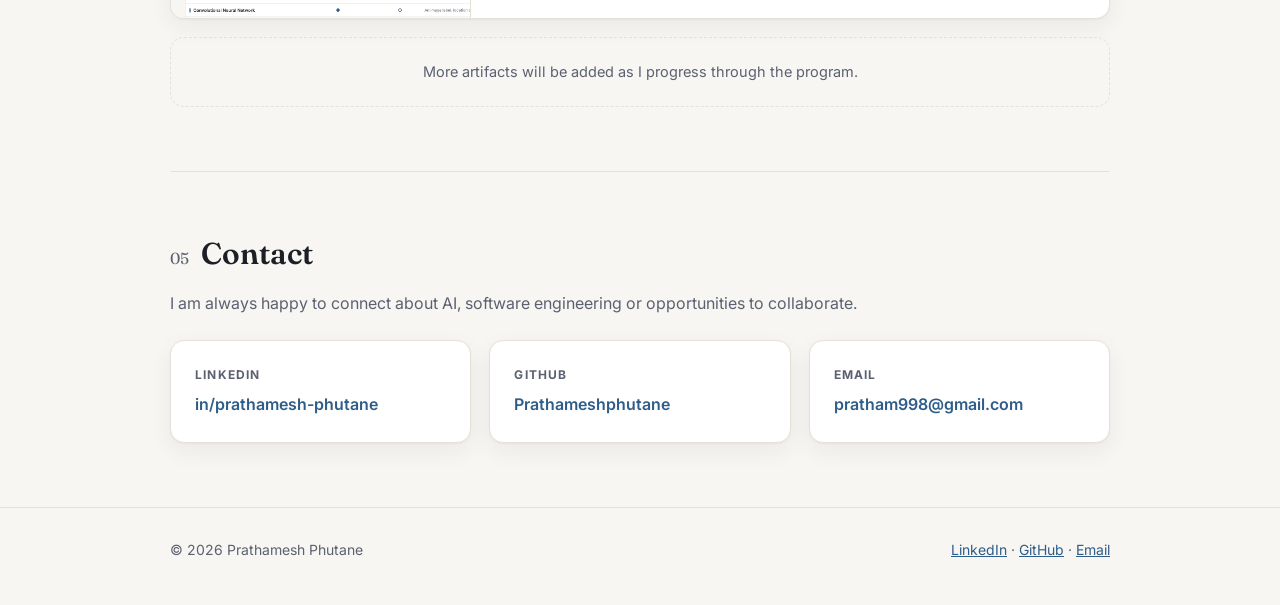
==== commit 5194926b: "Add experience and contact sections, refine intro, clarify framework labels" ====
--- a/index.html
+++ b/index.html
@@ -10,18 +10,31 @@
 <link rel="stylesheet" href="assets/style.css">
 <style>
   .hero { padding: 76px 0 64px; display: grid; grid-template-columns: 1.35fr 1fr; gap: 48px; align-items: center; }
-  .profile { text-align: left; }
   .profile .avatar { width: 76px; height: 76px; border-radius: 18px; background: linear-gradient(135deg, var(--accent), var(--warm)); color: #fff; display: grid; place-items: center; font: 600 28px "Fraunces", serif; margin-bottom: 16px; }
   .profile h3 { font-size: 19px; margin-bottom: 2px; }
   .profile .role { color: var(--muted); font-size: 14.5px; margin-bottom: 18px; }
-  .facts { list-style: none; padding: 0; margin: 0; font-size: 14.5px; }
+  .facts { list-style: none; padding: 0; margin: 0 0 18px; font-size: 14.5px; }
   .facts li { display: flex; justify-content: space-between; gap: 12px; padding: 10px 0; border-top: 1px solid var(--line); }
   .facts span { color: var(--muted); }
   .facts b { font-weight: 600; text-align: right; }
-
-  .stats { display: grid; grid-template-columns: repeat(3, 1fr); gap: 18px; margin-top: 30px; }
+  .socials { display: flex; gap: 8px; }
+  .socials a { flex: 1; text-align: center; padding: 8px 0; border: 1px solid var(--line); border-radius: 9px; font-size: 13.5px; font-weight: 600; color: var(--ink); text-decoration: none; transition: border-color .15s; }
+  .socials a:hover { border-color: var(--accent); color: var(--accent); }
+
+  .stats { display: grid; grid-template-columns: 1fr 1fr; gap: 18px; margin-top: 30px; }
   .stat .n { font-family: "Fraunces", serif; font-size: 36px; font-weight: 600; color: var(--accent); line-height: 1; margin-bottom: 10px; }
   .stat p { color: var(--muted); font-size: 14.5px; margin: 0; }
+
+  .job { padding: 28px 30px; }
+  .job-head { display: flex; justify-content: space-between; align-items: flex-start; flex-wrap: wrap; gap: 8px 20px; margin-bottom: 6px; }
+  .job-head h3 { font-size: 20px; margin: 0; }
+  .job-head .when { font-size: 14px; color: var(--muted); }
+  .job .org { color: var(--muted); font-size: 15px; margin-bottom: 22px; }
+  .job-areas { display: grid; grid-template-columns: 1fr 1fr; gap: 22px 32px; }
+  .area h4 { font-size: 13px; letter-spacing: .08em; text-transform: uppercase; color: var(--accent); margin: 0 0 8px; }
+  .area ul { margin: 0; padding-left: 18px; font-size: 15px; }
+  .area li { margin-bottom: 7px; }
+  .job .tags { margin-top: 22px; padding-top: 20px; border-top: 1px solid var(--line); }
 
   .value { border-left: 4px solid var(--accent); background: var(--accent-soft); border-radius: 0 14px 14px 0; padding: 26px 28px; font-size: 19px; line-height: 1.55; margin-bottom: 32px; }
   .value p { margin: 0; }
@@ -34,7 +47,7 @@
   .edu li:last-child { border-bottom: 0; }
   .edu span { color: var(--muted); font-size: 15px; text-align: right; }
 
-  .artifact-card { display: grid; grid-template-columns: 300px 1fr; gap: 0; padding: 0; overflow: hidden; text-decoration: none; color: inherit; transition: transform .2s, box-shadow .2s; }
+  .artifact-card { display: grid; grid-template-columns: 300px 1fr; padding: 0; overflow: hidden; text-decoration: none; color: inherit; transition: transform .2s; }
   .artifact-card:hover { transform: translateY(-2px); }
   .artifact-card .thumb { background: var(--surface-2); border-right: 1px solid var(--line); overflow: hidden; }
   .artifact-card .thumb img { width: 100%; height: 100%; object-fit: cover; object-position: left top; }
@@ -45,11 +58,18 @@
   .artifact-card .go { font-weight: 600; color: var(--accent); font-size: 15px; }
   .slot { border: 1.5px dashed var(--line); border-radius: 14px; padding: 22px; color: var(--muted); font-size: 14.5px; text-align: center; margin-top: 18px; }
 
+  .contact { display: grid; grid-template-columns: repeat(3, 1fr); gap: 18px; }
+  .contact a { text-decoration: none; color: inherit; transition: transform .15s; }
+  .contact a:hover { transform: translateY(-2px); }
+  .contact .label { font-size: 12px; font-weight: 700; letter-spacing: .1em; text-transform: uppercase; color: var(--muted); margin-bottom: 6px; }
+  .contact .val { font-weight: 600; color: var(--accent); word-break: break-word; }
+
   @media (max-width: 860px) {
     .hero { grid-template-columns: 1fr; padding: 52px 0 44px; gap: 32px; }
-    .stats { grid-template-columns: 1fr; }
+    .stats, .job-areas, .contact { grid-template-columns: 1fr; }
     .artifact-card { grid-template-columns: 1fr; }
     .artifact-card .thumb { height: 200px; border-right: 0; border-bottom: 1px solid var(--line); }
+    .job { padding: 22px; }
   }
   @media (max-width: 560px) {
     nav.top ul li.hide-sm { display: none; }
@@ -64,9 +84,10 @@
   <div class="wrap">
     <a class="brand" href="#"><span class="mono">PP</span>Prathamesh Phutane</a>
     <ul>
-      <li><a href="#about">About</a></li>
-      <li class="hide-sm"><a href="#value">Value</a></li>
+      <li class="hide-sm"><a href="#about">About</a></li>
+      <li><a href="#experience">Experience</a></li>
       <li><a href="#artifacts">Artifacts</a></li>
+      <li><a href="#contact">Contact</a></li>
     </ul>
   </div>
 </nav>
@@ -75,11 +96,11 @@
   <header class="hero">
     <div>
       <p class="eyebrow">Software Engineer &amp; AI Graduate Student</p>
-      <h1>Building reliable software, and learning to make it intelligent.</h1>
-      <p class="lede">I am a software engineer based in Dallas, Texas, pursuing a Master of Science in Artificial Intelligence at Indiana Wesleyan University. This portfolio collects the work I am producing as I grow into AI and machine learning.</p>
+      <h1>Reliable software today. Intelligent systems next.</h1>
+      <p class="lede">I am a software engineer with about three years of experience building and testing production systems for Google. I am now pursuing a Master of Science in Artificial Intelligence at Indiana Wesleyan University, and this portfolio documents the work I create along the way.</p>
       <div class="btn-row">
         <a class="btn primary" href="#artifacts">View my work</a>
-        <a class="btn" href="#about">About me</a>
+        <a class="btn" href="#contact">Get in touch</a>
       </div>
     </div>
     <aside class="card profile">
@@ -92,48 +113,81 @@
         <li><span>Focus</span><b>Generative AI, LLMs, automation</b></li>
         <li><span>Studying</span><b>M.S. in AI, IWU</b></li>
       </ul>
+      <div class="socials">
+        <a href="https://www.linkedin.com/in/prathamesh-phutane" target="_blank" rel="noopener">LinkedIn</a>
+        <a href="https://github.com/Prathameshphutane" target="_blank" rel="noopener">GitHub</a>
+        <a href="mailto:pratham998@gmail.com">Email</a>
+      </div>
     </aside>
   </header>
 
   <section class="block" id="about">
     <div class="sec-label"><span class="num">01</span><h2>About Me</h2></div>
     <div class="grid-2">
-      <p>I have spent the last few years working on Google projects as a software engineer through Avila IT. Most of my time is with the Tax Technology team, where I turn new tax laws and rate changes into working system rules for different countries, then test them carefully before they go live. I have also worked on Google Shopping features and internal automation tools.</p>
-      <p>I studied Electronics and Communication Engineering at Vellore Institute of Technology and earned my Master of Computer Science at The University of Texas at Dallas. Now I am adding AI to that foundation, with a strong interest in generative AI, large language models and intelligent automation. Outside of work, I enjoy movies, sports and hiking.</p>
+      <p>I grew up in western India and now live in Dallas, Texas. I studied Electronics and Communication Engineering at Vellore Institute of Technology, then moved to the United States to earn my Master of Computer Science at The University of Texas at Dallas. Since then, I have worked as a software engineer on Google projects, mostly in tax technology, where small mistakes can have large financial and legal consequences.</p>
+      <p>That work taught me to value accuracy, careful testing and clear logic. I am now building on that foundation with a Master of Science in Artificial Intelligence, with a strong interest in generative AI, large language models and intelligent automation. Outside of work, I enjoy movies, sports and hiking.</p>
     </div>
     <div class="stats">
       <div class="card stat"><div class="n">~$12M</div><p>Revenue impacted by a tax information collection form I built for customers in North Macedonia.</p></div>
       <div class="card stat"><div class="n">100+ hrs</div><p>Manual work removed each week through automation tools I developed.</p></div>
-      <div class="card stat"><div class="n">3 degrees</div><p>Engineering, computer science and now artificial intelligence.</p></div>
+    </div>
+  </section>
+
+  <section class="block" id="experience">
+    <div class="sec-label"><span class="num">02</span><h2>Experience</h2></div>
+    <div class="card job">
+      <div class="job-head">
+        <h3>Software Engineer</h3>
+        <span class="when">Current role &middot; Remote, Dallas, Texas</span>
+      </div>
+      <div class="org">Avila IT, working on projects for Google</div>
+      <div class="job-areas">
+        <div class="area">
+          <h4>Tax Technology</h4>
+          <ul>
+            <li>Implement new tax legislation and tax rate updates as system rules for multiple countries.</li>
+            <li>Test every rule change before release so tax is calculated, collected and remitted correctly.</li>
+            <li>Built a tax information collection form for North Macedonia customers that impacted about $12M in revenue.</li>
+            <li>Followed up with an automated alert system that notifies all North Macedonia customers.</li>
+          </ul>
+        </div>
+        <div class="area">
+          <h4>Shopping and Automation</h4>
+          <ul>
+            <li>Contributed to Google Shopping features with cross-functional teams.</li>
+            <li>Supported the migration to the Merchant API.</li>
+            <li>Worked on large-scale data extraction projects.</li>
+            <li>Developed automation tools that removed more than 100 hours of manual work every week.</li>
+          </ul>
+        </div>
+      </div>
+      <div class="tags">
+        <span class="tag">Java</span><span class="tag">Python</span><span class="tag">JavaScript</span><span class="tag">SQL</span>
+        <span class="tag">Spring Boot</span><span class="tag">React.js</span><span class="tag">Node.js</span>
+        <span class="tag">TensorFlow</span><span class="tag">PyTorch</span><span class="tag">Scikit-learn</span>
+      </div>
     </div>
   </section>
 
   <section class="block" id="value">
-    <div class="sec-label"><span class="num">02</span><h2>What I Bring</h2></div>
-    <div class="value"><p>I combine the discipline of shipping production software, where accuracy, testing and compliance are not optional, with a growing toolkit in machine learning. My goal is to build AI systems that people can actually trust and use, not just prototypes.</p></div>
+    <div class="sec-label"><span class="num">03</span><h2>What I Bring</h2></div>
+    <div class="value"><p>I bring the discipline of production software engineering, where accuracy, testing and compliance are required, to the fast-moving world of AI. My goal is to build AI systems that people can trust and use every day, not just impressive prototypes.</p></div>
     <div class="grid-3 pillars">
       <div class="card"><div class="icon">01</div><h3>Production mindset</h3><p>Years of shipping code at Google scale, where every change is tested before it reaches real customers.</p></div>
       <div class="card"><div class="icon">02</div><h3>Compliance and accuracy</h3><p>Experience turning complex legal rules into precise system logic, a skill that carries directly into responsible AI.</p></div>
       <div class="card"><div class="icon">03</div><h3>Automation first</h3><p>A habit of finding repetitive work and replacing it with tools, which is where AI adds the most value.</p></div>
     </div>
 
-    <h3 style="margin:40px 0 14px">Skills</h3>
-    <div class="tags">
-      <span class="tag">Java</span><span class="tag">Python</span><span class="tag">JavaScript</span><span class="tag">SQL</span>
-      <span class="tag">Spring Boot</span><span class="tag">React.js</span><span class="tag">Node.js</span>
-      <span class="tag">TensorFlow</span><span class="tag">PyTorch</span><span class="tag">Scikit-learn</span>
-    </div>
-
     <h3 style="margin:40px 0 4px">Education</h3>
     <ul class="edu">
-      <li><strong>M.S. in Artificial Intelligence</strong><span>Indiana Wesleyan University, in progress</span></li>
+      <li><strong>M.S. in Artificial Intelligence</strong><span>Indiana Wesleyan University, In Progress</span></li>
       <li><strong>Master of Computer Science</strong><span>The University of Texas at Dallas</span></li>
       <li><strong>B.Tech. in Electronics and Communication Engineering</strong><span>Vellore Institute of Technology</span></li>
     </ul>
   </section>
 
   <section class="block" id="artifacts">
-    <div class="sec-label"><span class="num">03</span><h2>Portfolio Artifacts</h2></div>
+    <div class="sec-label"><span class="num">04</span><h2>Portfolio Artifacts</h2></div>
     <p class="muted" style="margin-bottom:26px">Work created during my AI and machine learning coursework. Each artifact includes the finished deliverable and an explanation of how and why I made it.</p>
 
     <a class="card artifact-card" href="artifacts/ml-algorithm-framework/">
@@ -147,12 +201,22 @@
     </a>
     <div class="slot">More artifacts will be added as I progress through the program.</div>
   </section>
+
+  <section class="block" id="contact">
+    <div class="sec-label"><span class="num">05</span><h2>Contact</h2></div>
+    <p class="muted" style="margin-bottom:24px">I am always happy to connect about AI, software engineering or opportunities to collaborate.</p>
+    <div class="contact">
+      <a class="card" href="https://www.linkedin.com/in/prathamesh-phutane" target="_blank" rel="noopener"><div class="label">LinkedIn</div><div class="val">in/prathamesh-phutane</div></a>
+      <a class="card" href="https://github.com/Prathameshphutane" target="_blank" rel="noopener"><div class="label">GitHub</div><div class="val">Prathameshphutane</div></a>
+      <a class="card" href="mailto:pratham998@gmail.com"><div class="label">Email</div><div class="val">pratham998@gmail.com</div></a>
+    </div>
+  </section>
 </main>
 
 <footer class="site">
   <div class="wrap">
     <span>&copy; 2026 Prathamesh Phutane</span>
-    <a href="https://github.com/Prathameshphutane">GitHub</a>
+    <span><a href="https://www.linkedin.com/in/prathamesh-phutane">LinkedIn</a> &middot; <a href="https://github.com/Prathameshphutane">GitHub</a> &middot; <a href="mailto:pratham998@gmail.com">Email</a></span>
   </div>
 </footer>
 
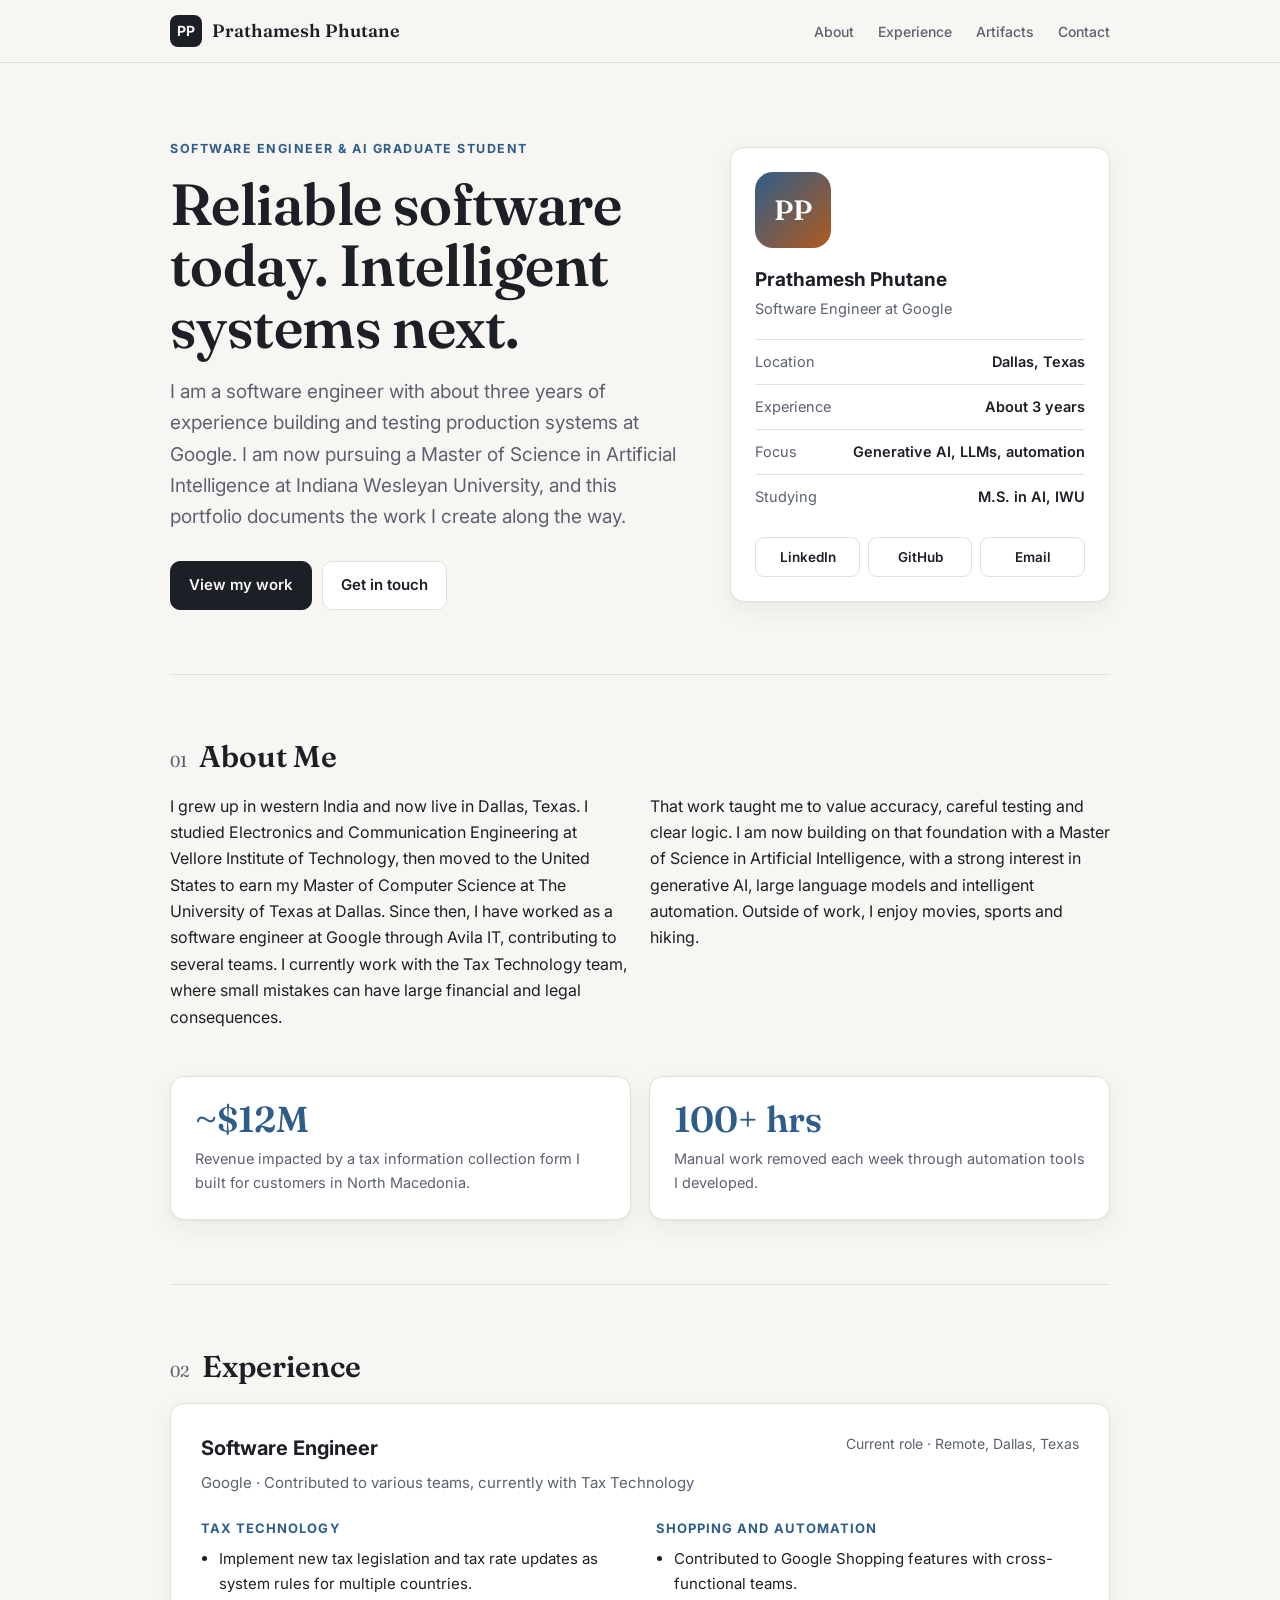
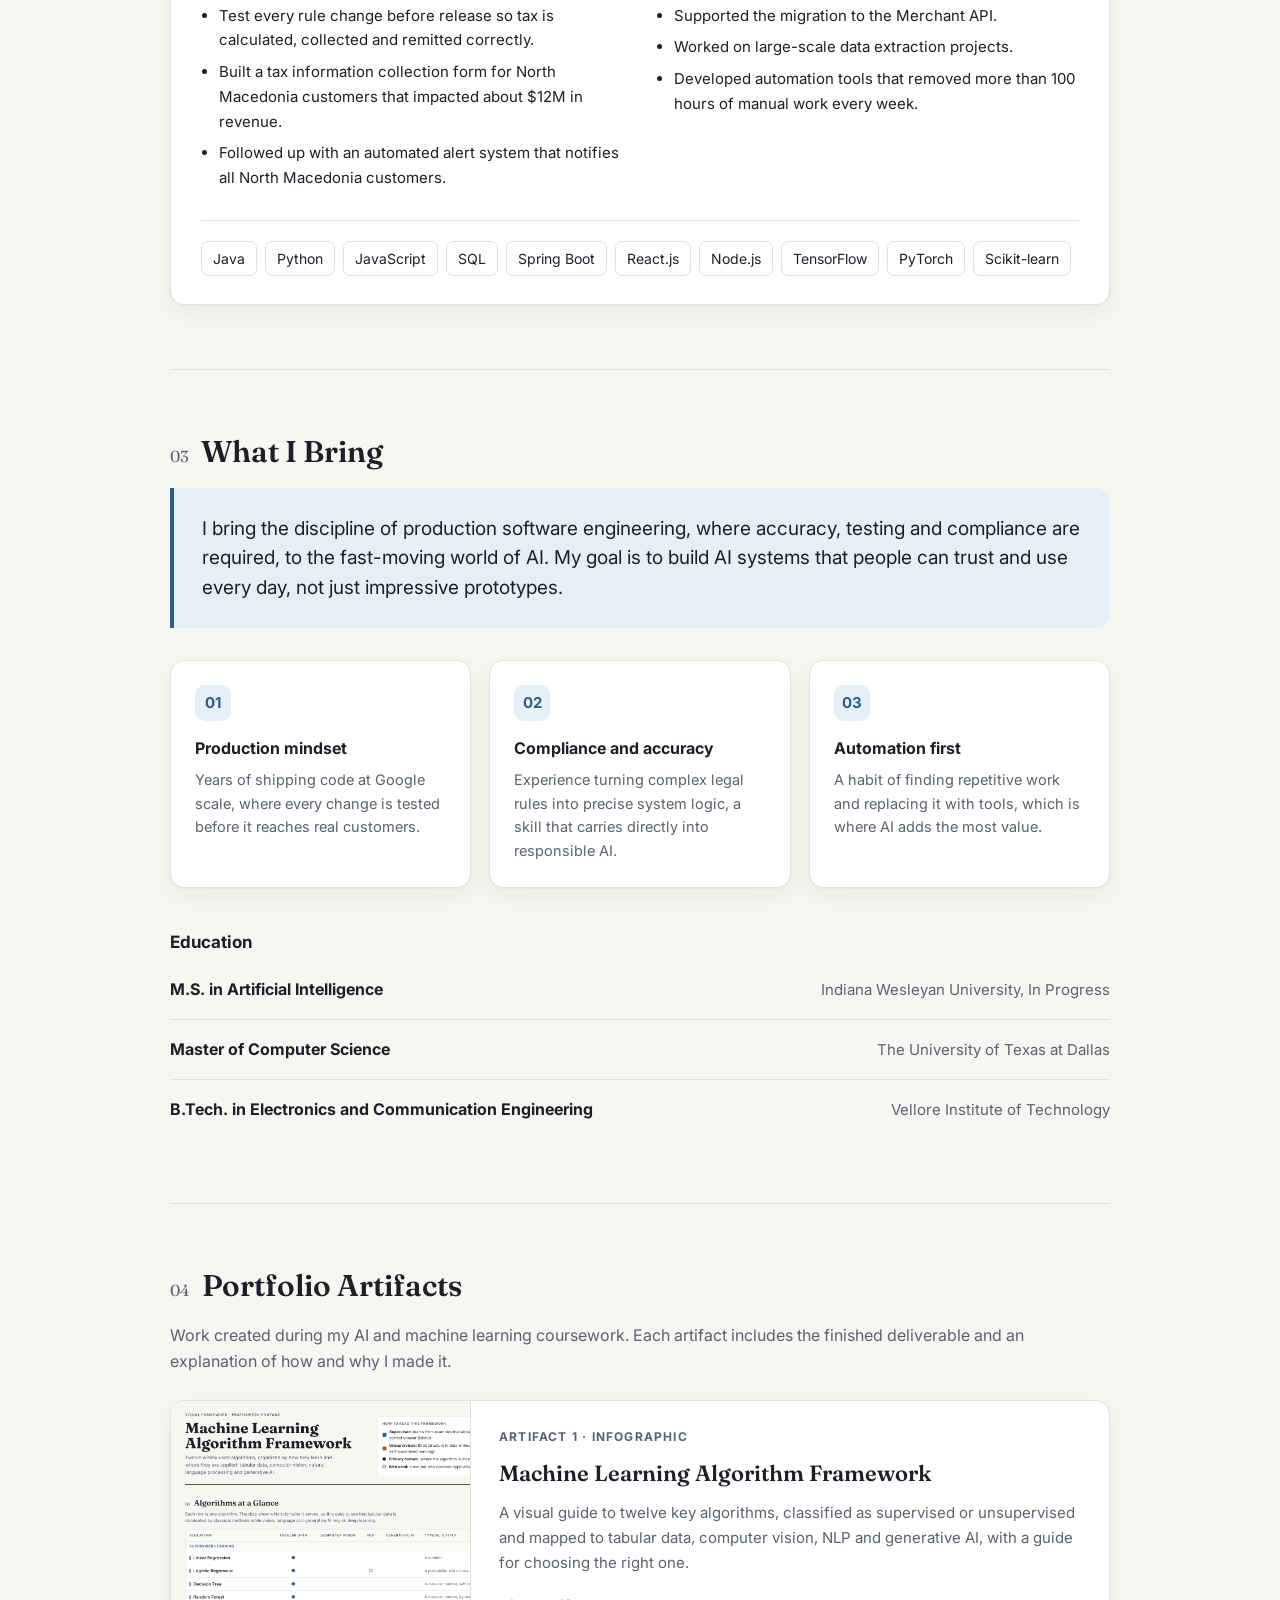
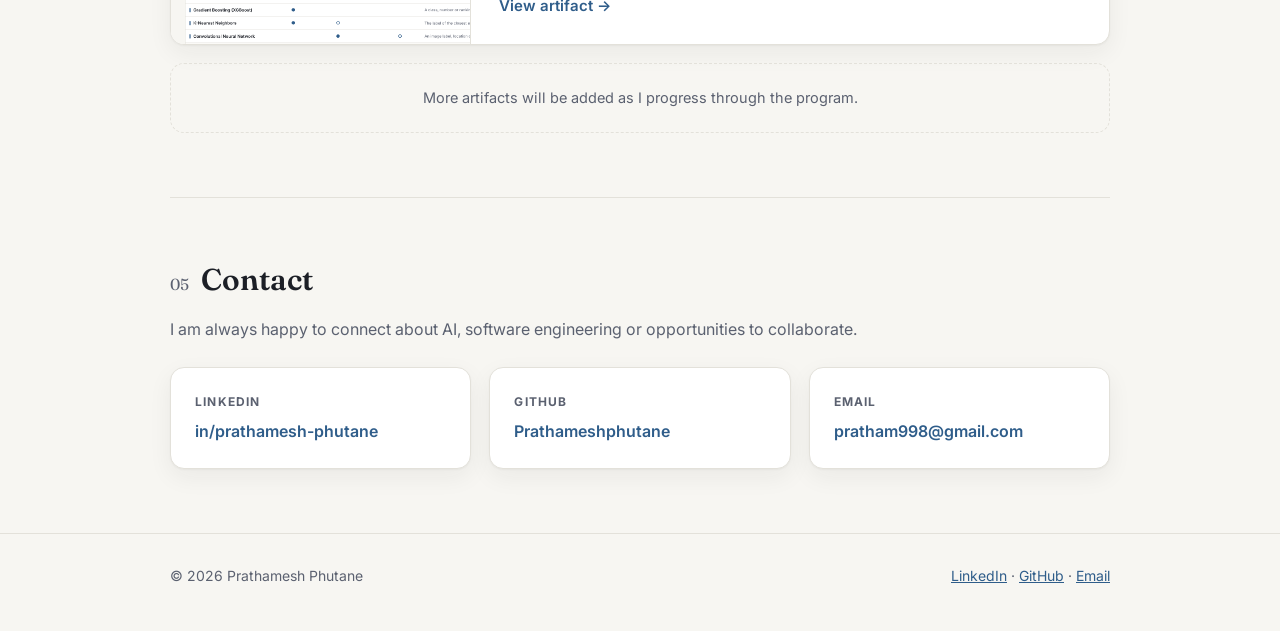
==== commit 26412489: "Update Google role wording" ====
--- a/index.html
+++ b/index.html
@@ -97,7 +97,7 @@
     <div>
       <p class="eyebrow">Software Engineer &amp; AI Graduate Student</p>
       <h1>Reliable software today. Intelligent systems next.</h1>
-      <p class="lede">I am a software engineer with about three years of experience building and testing production systems for Google. I am now pursuing a Master of Science in Artificial Intelligence at Indiana Wesleyan University, and this portfolio documents the work I create along the way.</p>
+      <p class="lede">I am a software engineer with about three years of experience building and testing production systems at Google. I am now pursuing a Master of Science in Artificial Intelligence at Indiana Wesleyan University, and this portfolio documents the work I create along the way.</p>
       <div class="btn-row">
         <a class="btn primary" href="#artifacts">View my work</a>
         <a class="btn" href="#contact">Get in touch</a>
@@ -106,7 +106,7 @@
     <aside class="card profile">
       <div class="avatar">PP</div>
       <h3>Prathamesh Phutane</h3>
-      <div class="role">Software Engineer, Google projects via Avila IT</div>
+      <div class="role">Software Engineer at Google</div>
       <ul class="facts">
         <li><span>Location</span><b>Dallas, Texas</b></li>
         <li><span>Experience</span><b>About 3 years</b></li>
@@ -124,7 +124,7 @@
   <section class="block" id="about">
     <div class="sec-label"><span class="num">01</span><h2>About Me</h2></div>
     <div class="grid-2">
-      <p>I grew up in western India and now live in Dallas, Texas. I studied Electronics and Communication Engineering at Vellore Institute of Technology, then moved to the United States to earn my Master of Computer Science at The University of Texas at Dallas. Since then, I have worked as a software engineer on Google projects, mostly in tax technology, where small mistakes can have large financial and legal consequences.</p>
+      <p>I grew up in western India and now live in Dallas, Texas. I studied Electronics and Communication Engineering at Vellore Institute of Technology, then moved to the United States to earn my Master of Computer Science at The University of Texas at Dallas. Since then, I have worked as a software engineer at Google through Avila IT, contributing to several teams. I currently work with the Tax Technology team, where small mistakes can have large financial and legal consequences.</p>
       <p>That work taught me to value accuracy, careful testing and clear logic. I am now building on that foundation with a Master of Science in Artificial Intelligence, with a strong interest in generative AI, large language models and intelligent automation. Outside of work, I enjoy movies, sports and hiking.</p>
     </div>
     <div class="stats">
@@ -140,7 +140,7 @@
         <h3>Software Engineer</h3>
         <span class="when">Current role &middot; Remote, Dallas, Texas</span>
       </div>
-      <div class="org">Avila IT, working on projects for Google</div>
+      <div class="org">Google &middot; Contributed to various teams, currently with Tax Technology</div>
       <div class="job-areas">
         <div class="area">
           <h4>Tax Technology</h4>
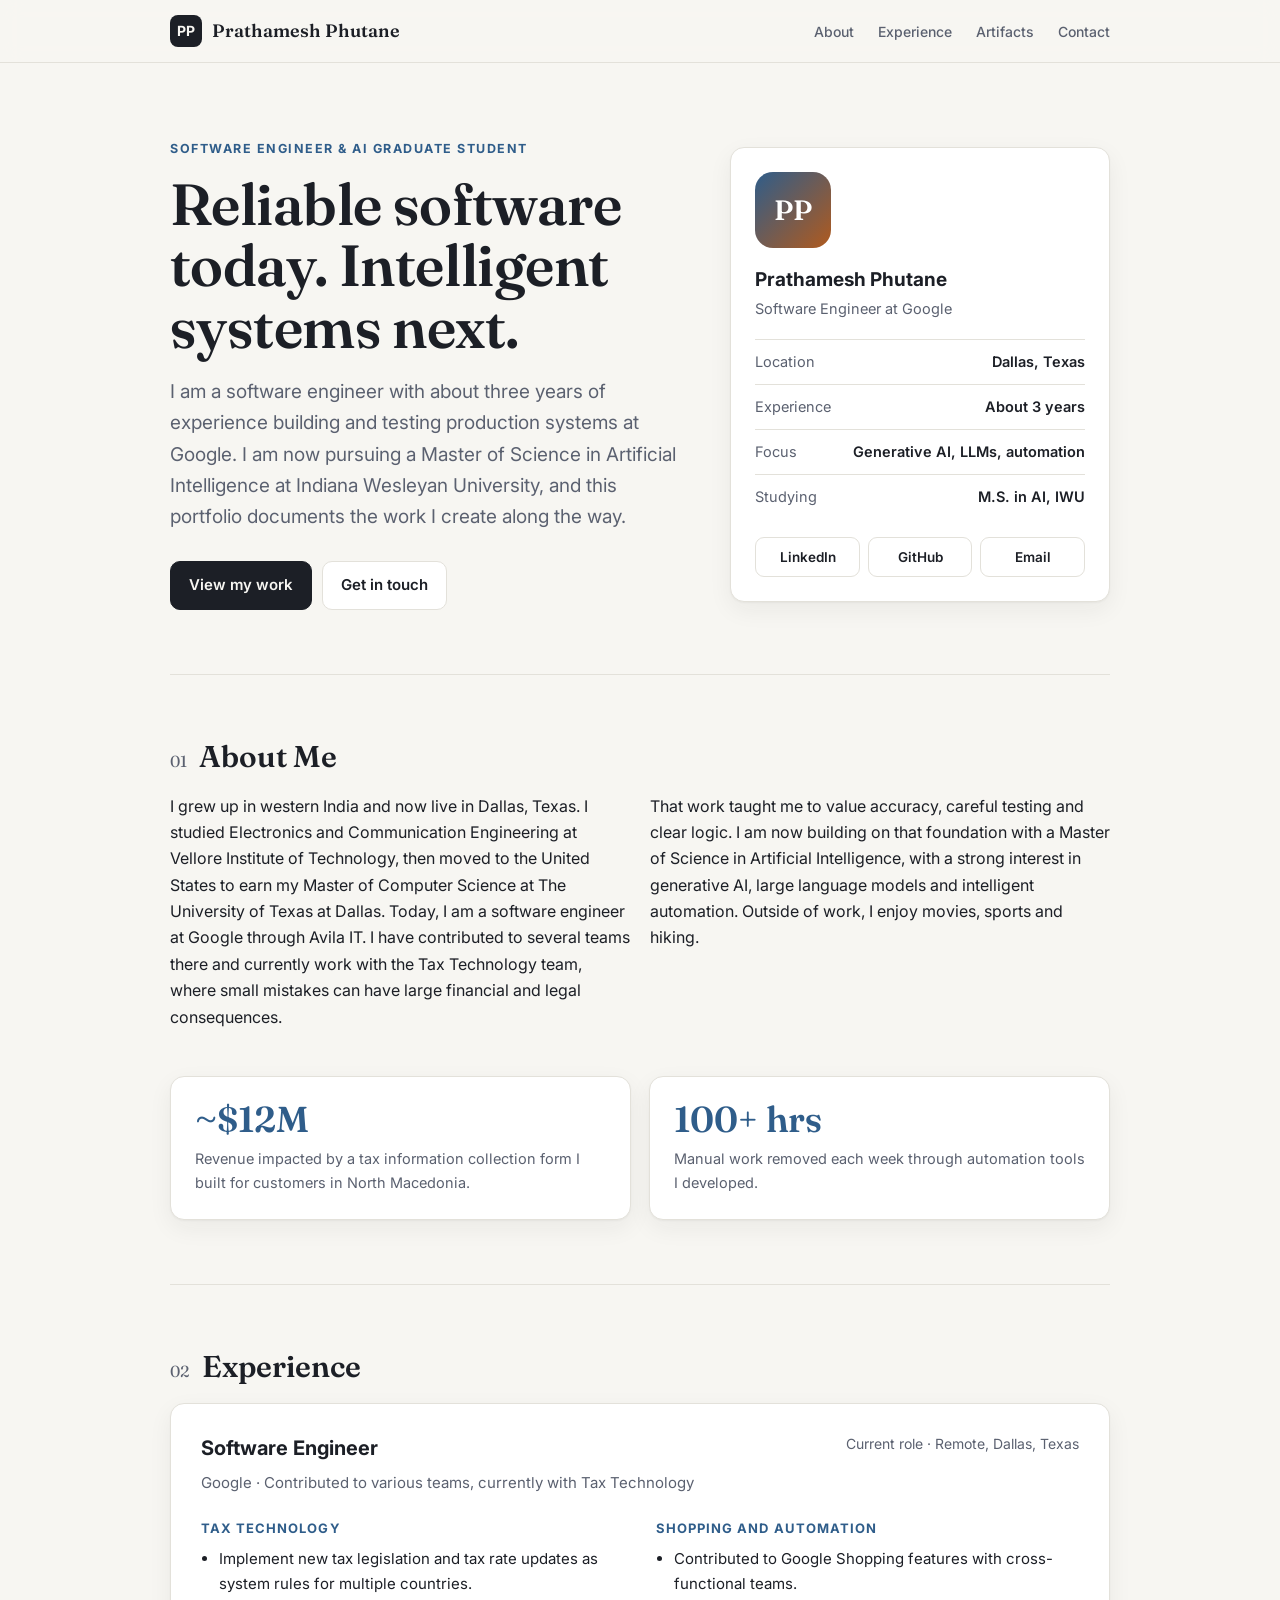
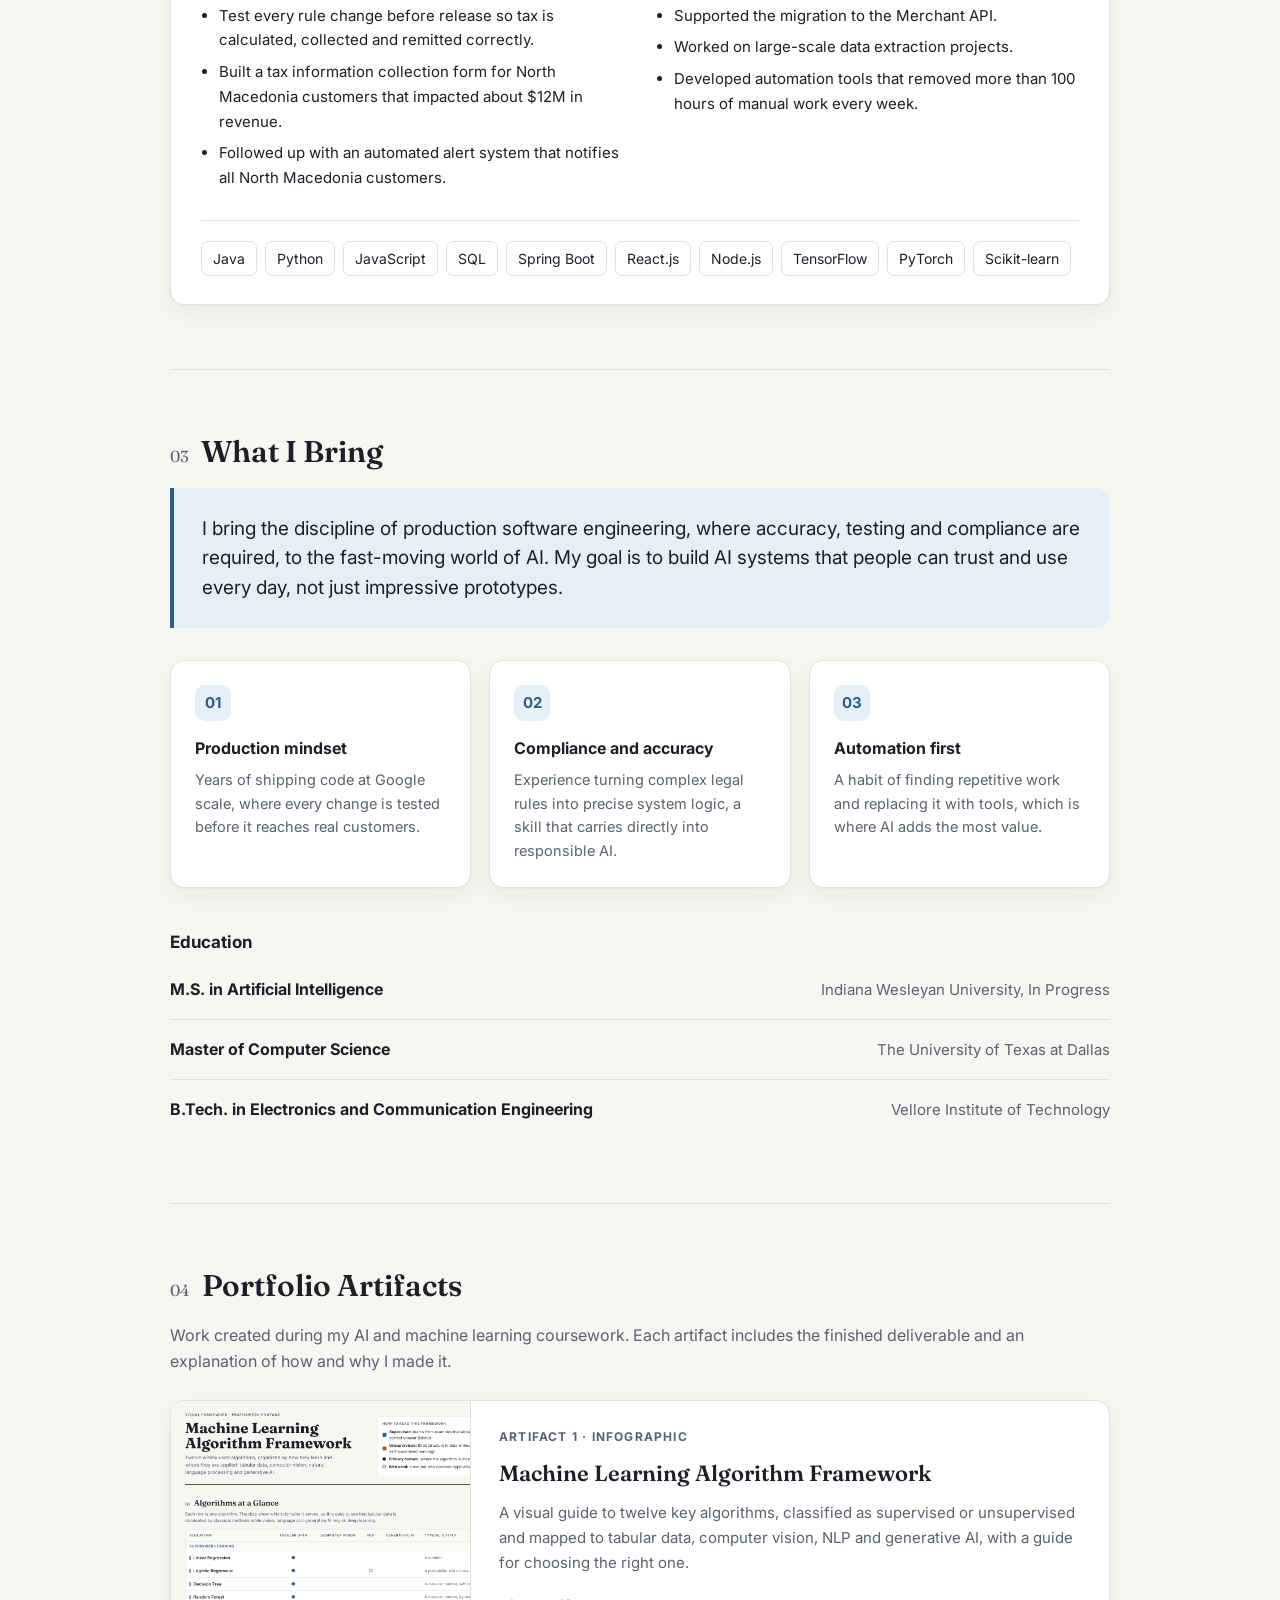
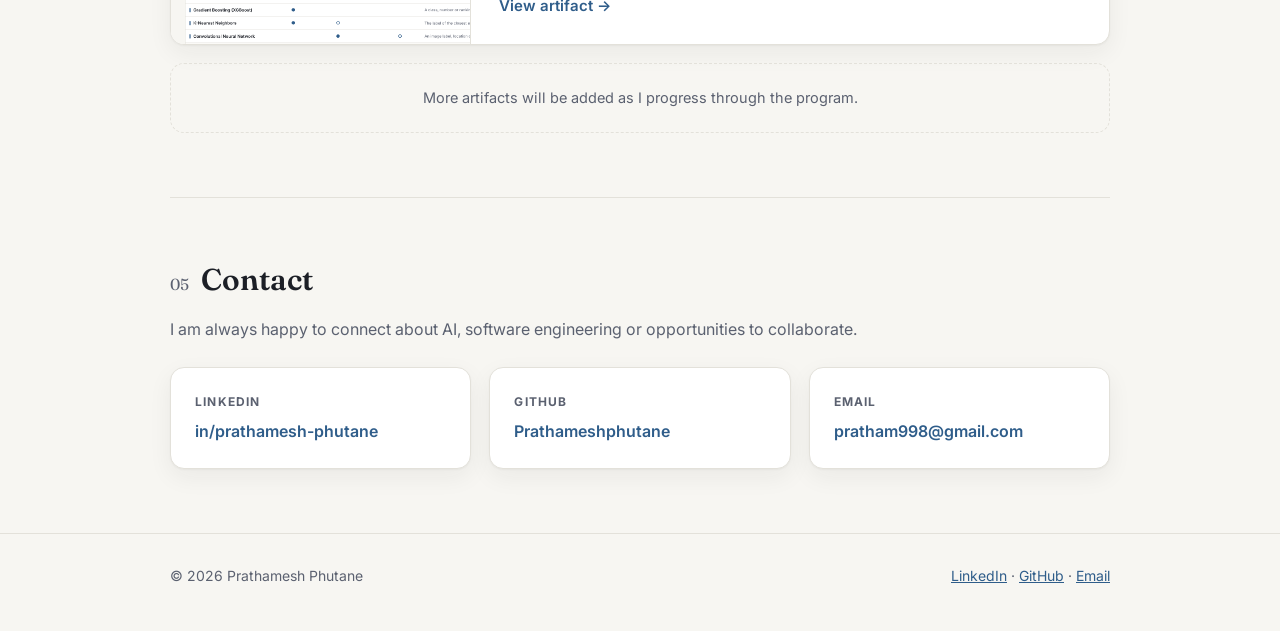
==== commit 34152ac9: "Use present tense for current role" ====
--- a/index.html
+++ b/index.html
@@ -124,7 +124,7 @@
   <section class="block" id="about">
     <div class="sec-label"><span class="num">01</span><h2>About Me</h2></div>
     <div class="grid-2">
-      <p>I grew up in western India and now live in Dallas, Texas. I studied Electronics and Communication Engineering at Vellore Institute of Technology, then moved to the United States to earn my Master of Computer Science at The University of Texas at Dallas. Since then, I have worked as a software engineer at Google through Avila IT, contributing to several teams. I currently work with the Tax Technology team, where small mistakes can have large financial and legal consequences.</p>
+      <p>I grew up in western India and now live in Dallas, Texas. I studied Electronics and Communication Engineering at Vellore Institute of Technology, then moved to the United States to earn my Master of Computer Science at The University of Texas at Dallas. Today, I am a software engineer at Google through Avila IT. I have contributed to several teams there and currently work with the Tax Technology team, where small mistakes can have large financial and legal consequences.</p>
       <p>That work taught me to value accuracy, careful testing and clear logic. I am now building on that foundation with a Master of Science in Artificial Intelligence, with a strong interest in generative AI, large language models and intelligent automation. Outside of work, I enjoy movies, sports and hiking.</p>
     </div>
     <div class="stats">
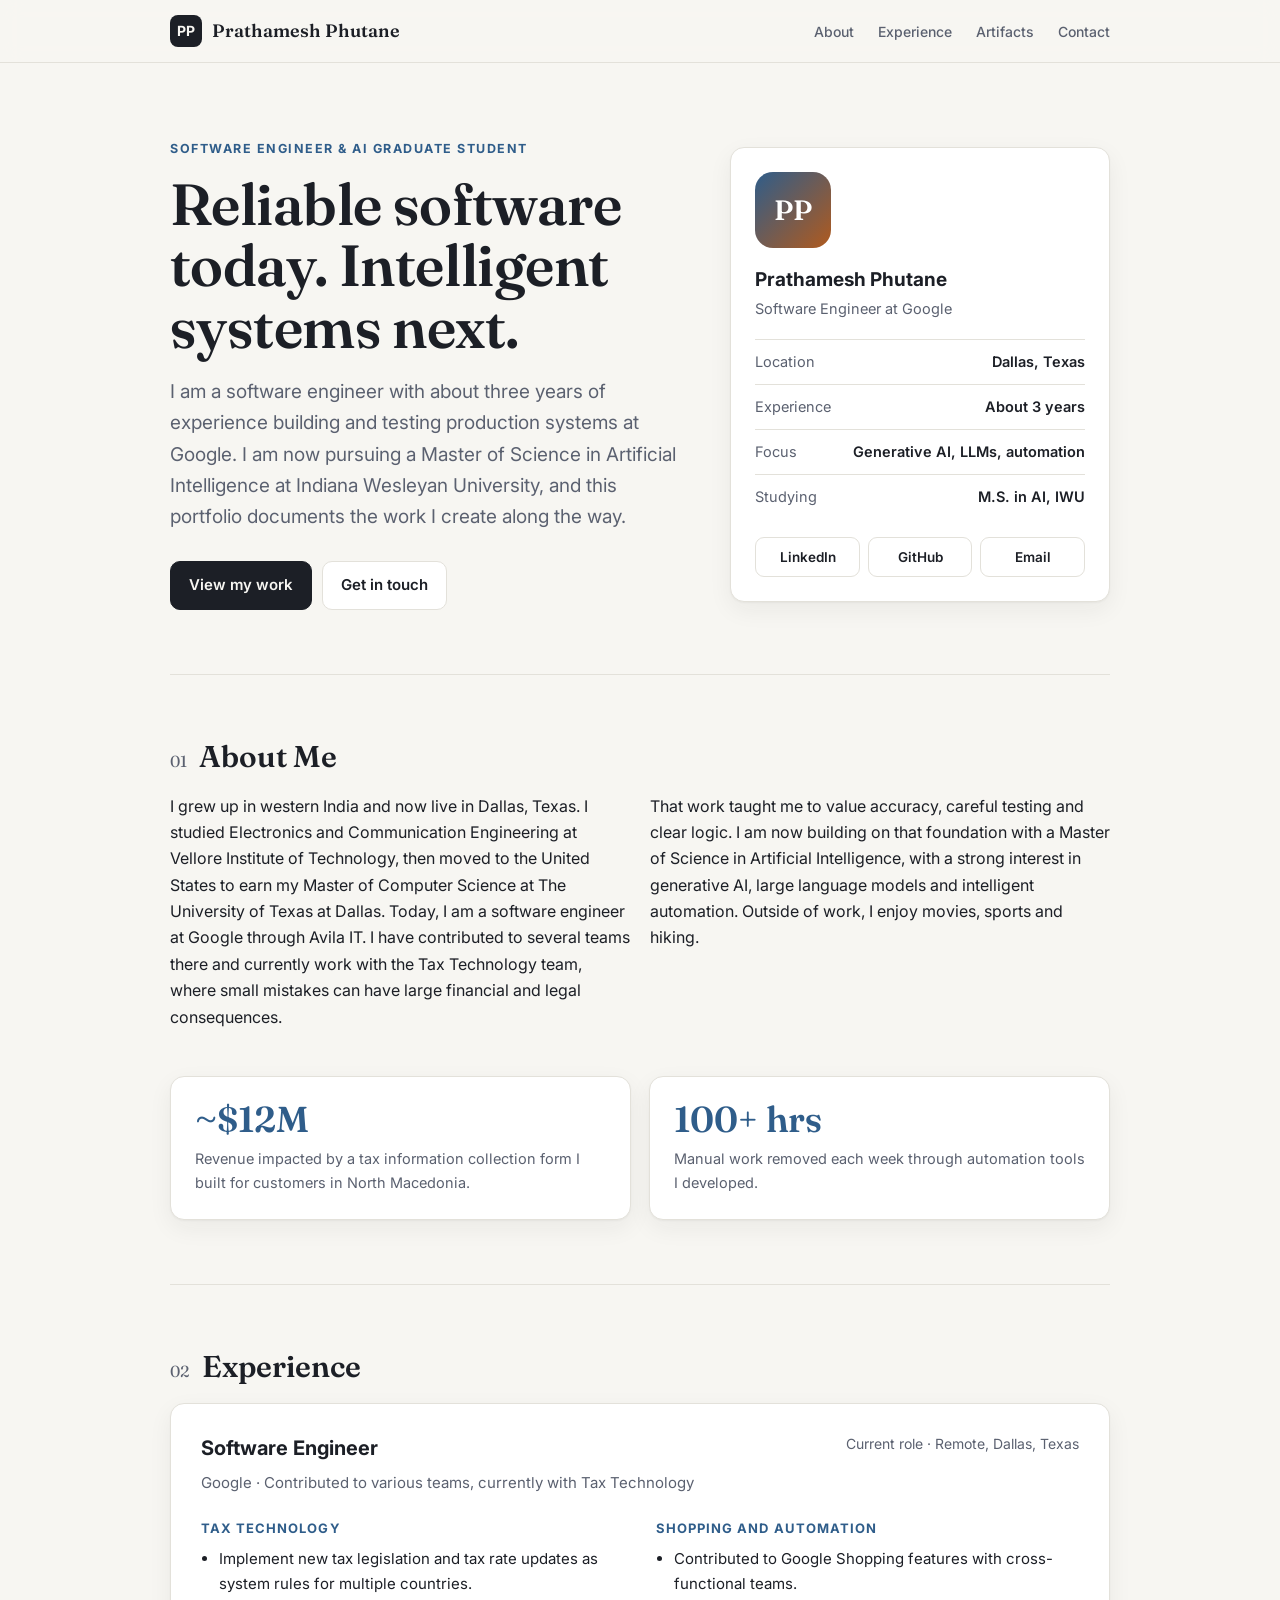
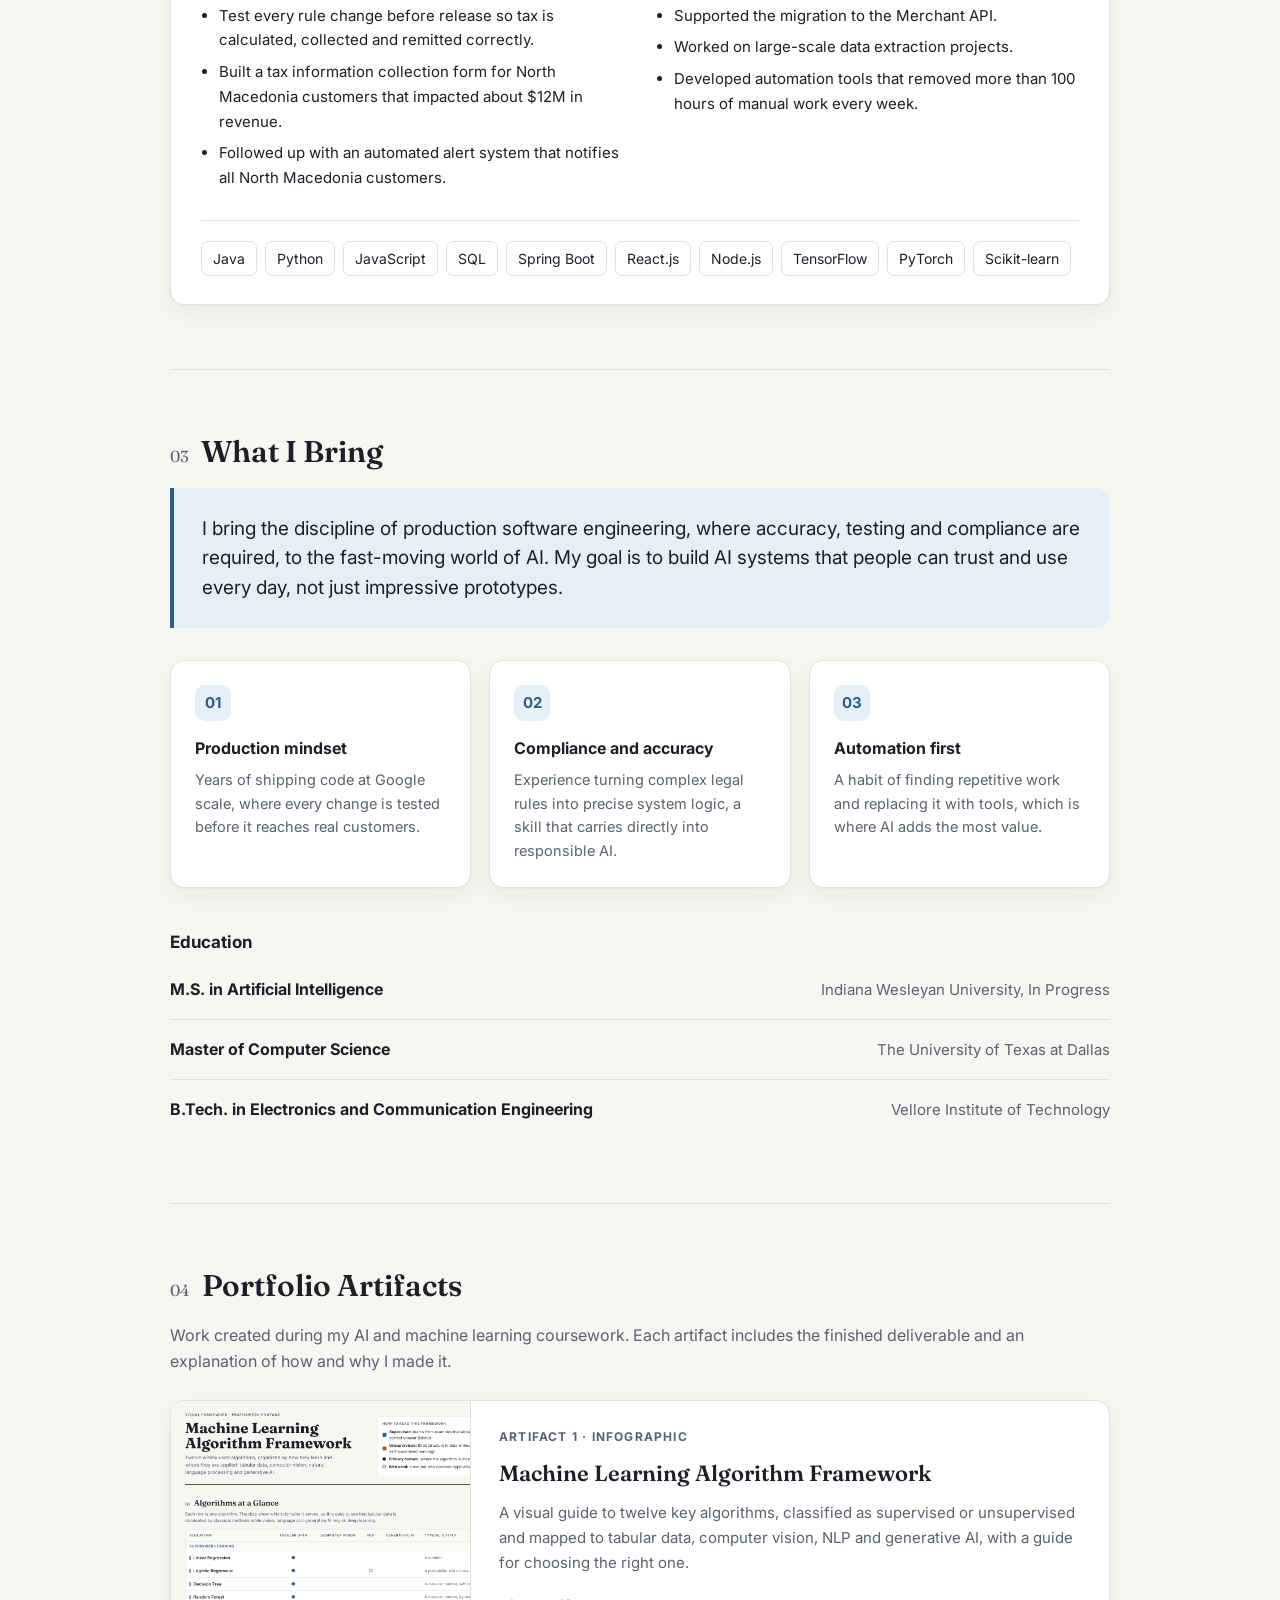
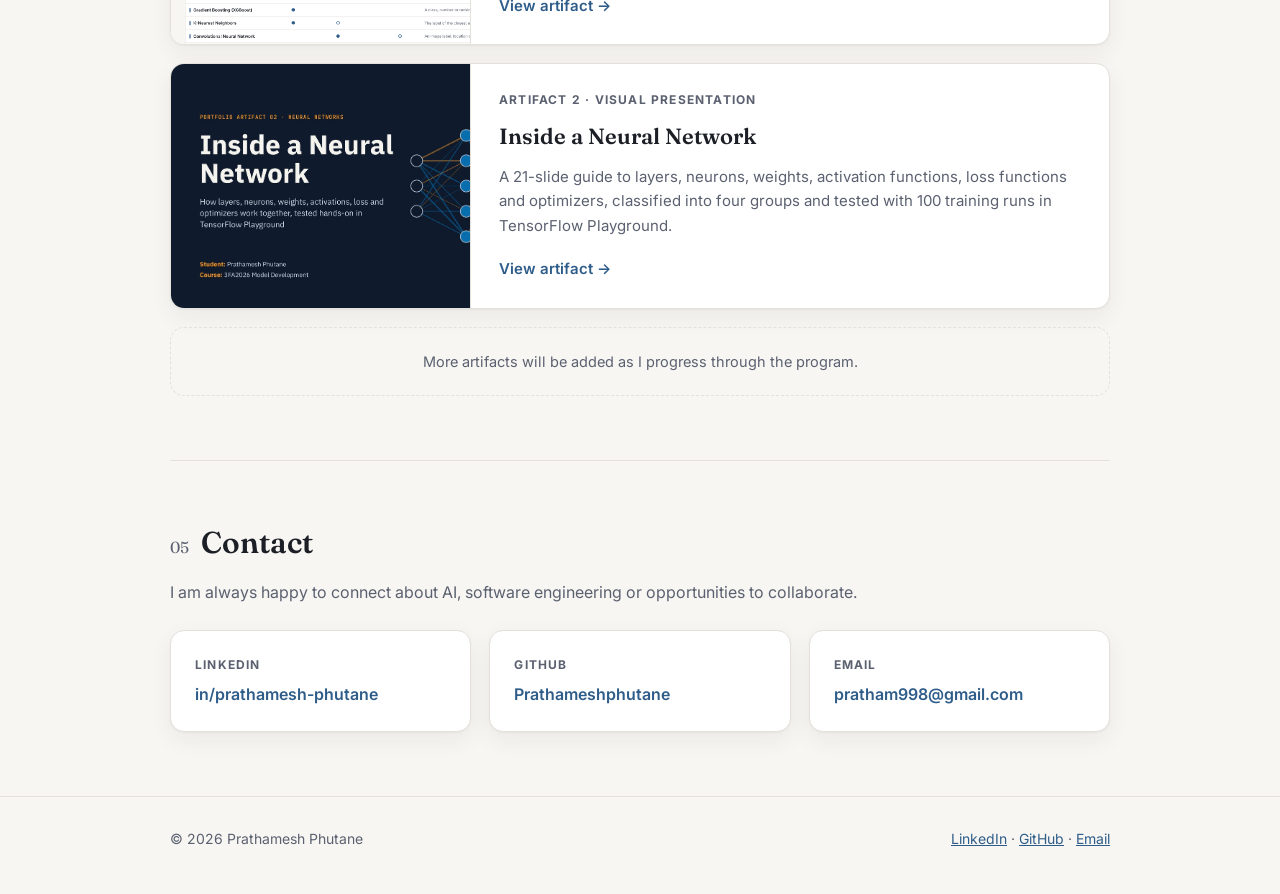
==== commit a3b7c309: "Add Artifact 2: Inside a Neural Network presentation Add a portfolio page for the neural network com" ====
--- a/index.html
+++ b/index.html
@@ -199,6 +199,16 @@
         <span class="go">View artifact &rarr;</span>
       </div>
     </a>
+
+    <a class="card artifact-card" href="artifacts/neural-network-components/" style="margin-top:18px">
+      <div class="thumb"><img src="artifacts/neural-network-components/deck-preview.jpg" alt="Cover slide of the Inside a Neural Network presentation"></div>
+      <div class="body">
+        <div class="no">Artifact 2 &middot; Visual Presentation</div>
+        <h3>Inside a Neural Network</h3>
+        <p>A 21-slide guide to layers, neurons, weights, activation functions, loss functions and optimizers, classified into four groups and tested with 100 training runs in TensorFlow Playground.</p>
+        <span class="go">View artifact &rarr;</span>
+      </div>
+    </a>
     <div class="slot">More artifacts will be added as I progress through the program.</div>
   </section>
 
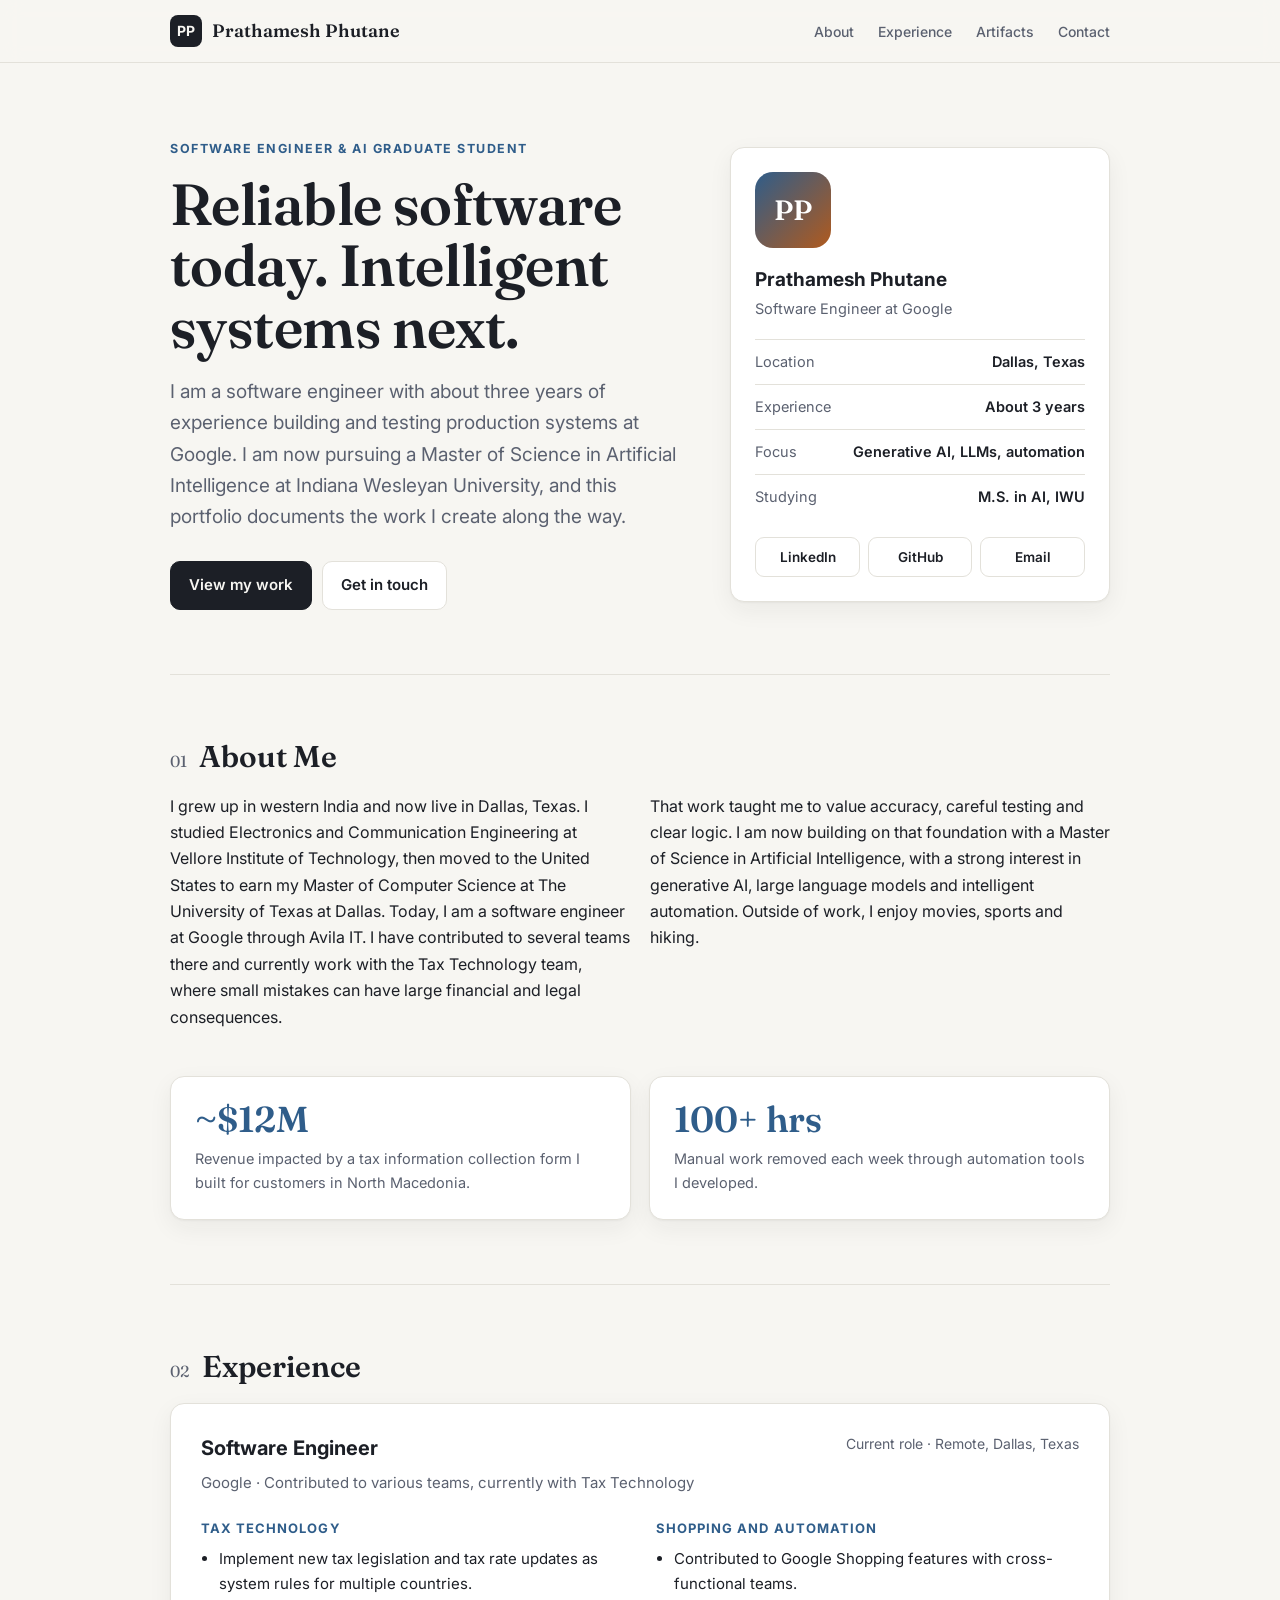
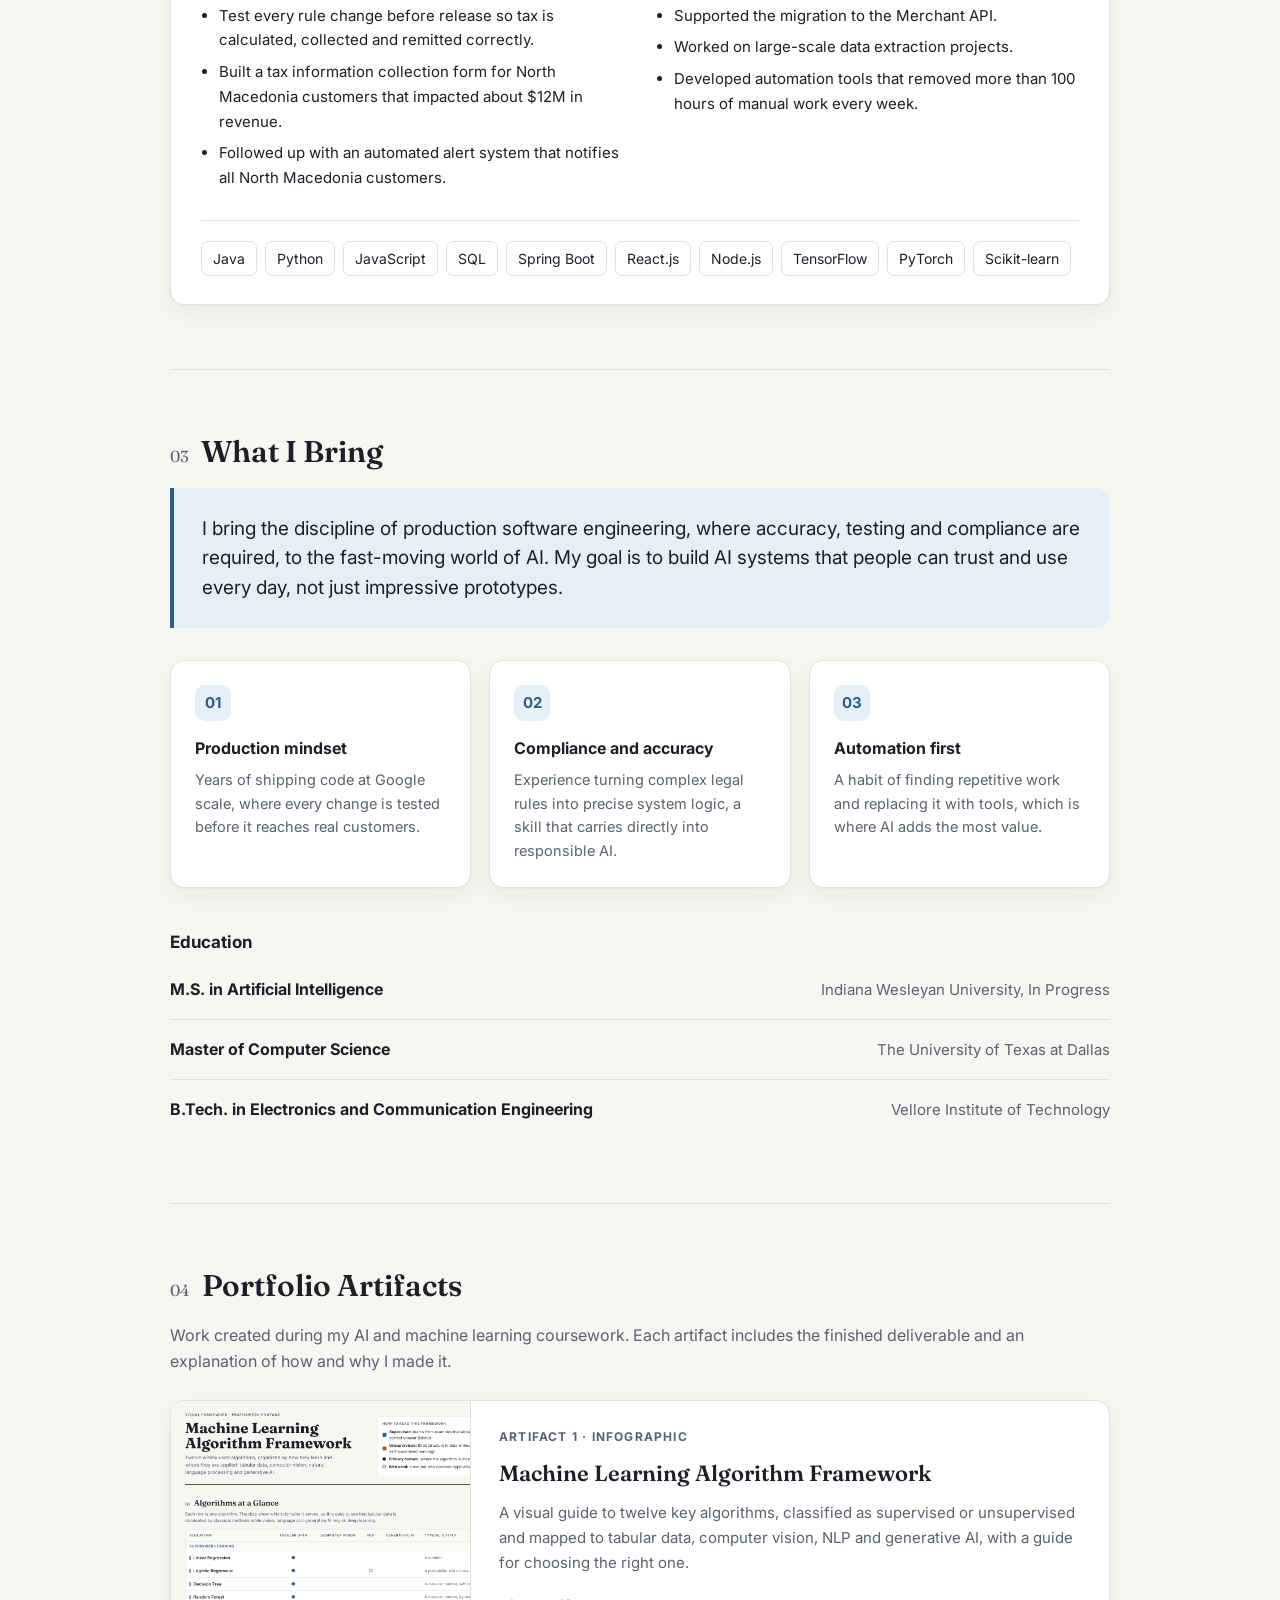
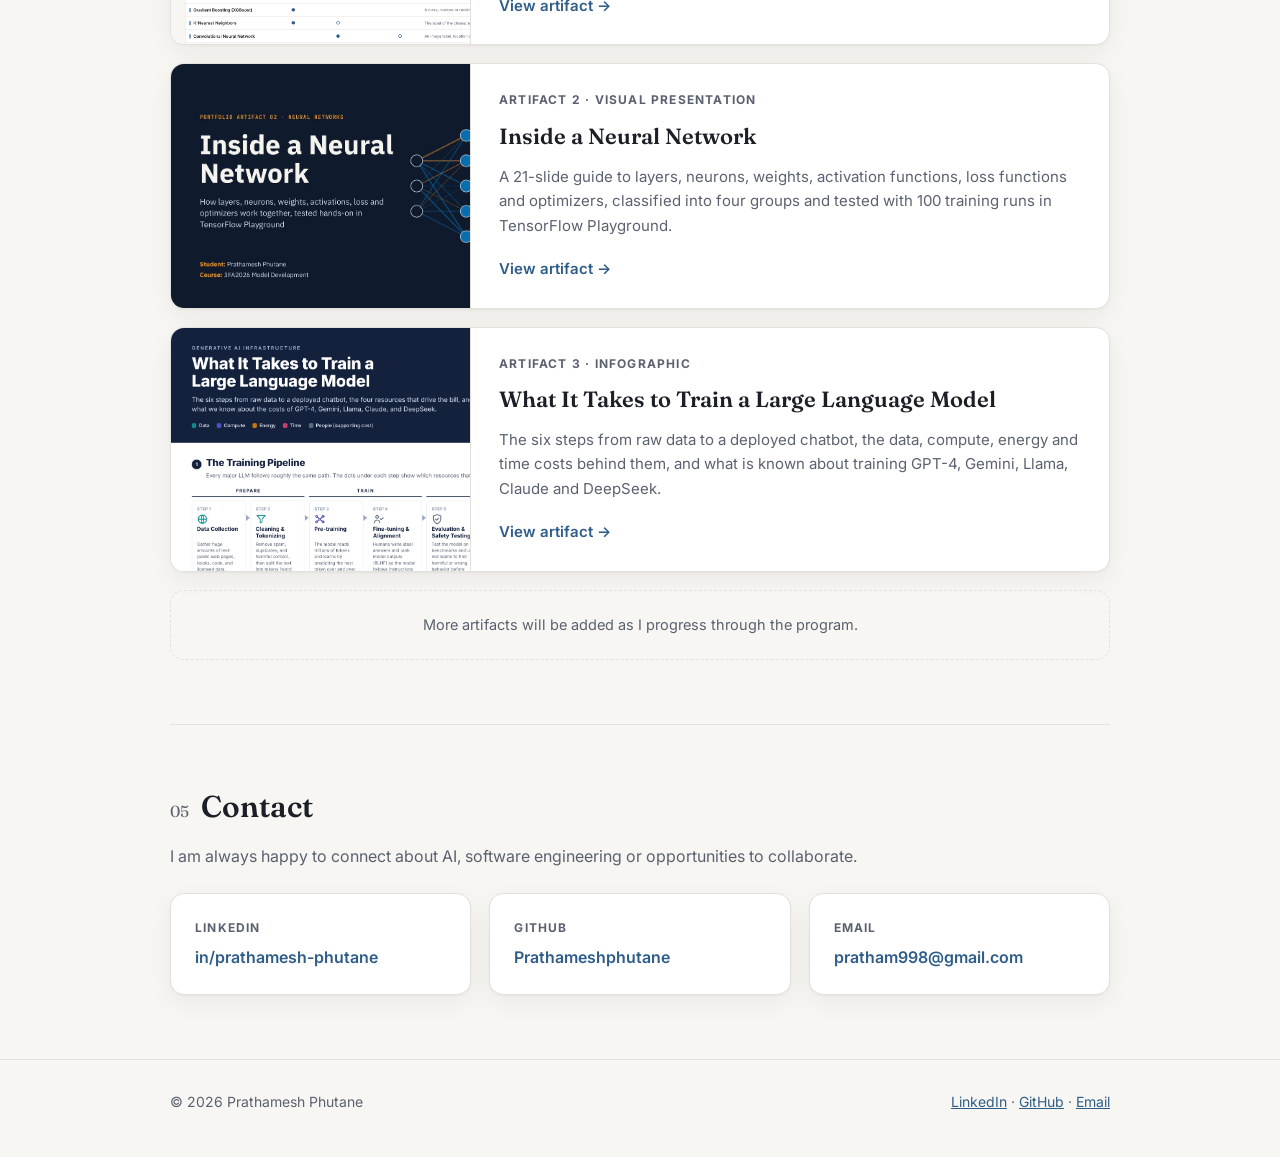
==== commit 9f5cd205: "Add Artifact 3: What It Takes to Train a Large Language Model infographic Adds the LLM training pipe" ====
--- a/index.html
+++ b/index.html
@@ -209,6 +209,15 @@
         <span class="go">View artifact &rarr;</span>
       </div>
     </a>
+    <a class="card artifact-card" href="artifacts/llm-training-costs/" style="margin-top:18px">
+      <div class="thumb"><img src="artifacts/llm-training-costs/infographic-preview.png" alt="Preview of the What It Takes to Train a Large Language Model infographic"></div>
+      <div class="body">
+        <div class="no">Artifact 3 &middot; Infographic</div>
+        <h3>What It Takes to Train a Large Language Model</h3>
+        <p>The six steps from raw data to a deployed chatbot, the data, compute, energy and time costs behind them, and what is known about training GPT-4, Gemini, Llama, Claude and DeepSeek.</p>
+        <span class="go">View artifact &rarr;</span>
+      </div>
+    </a>
     <div class="slot">More artifacts will be added as I progress through the program.</div>
   </section>
 
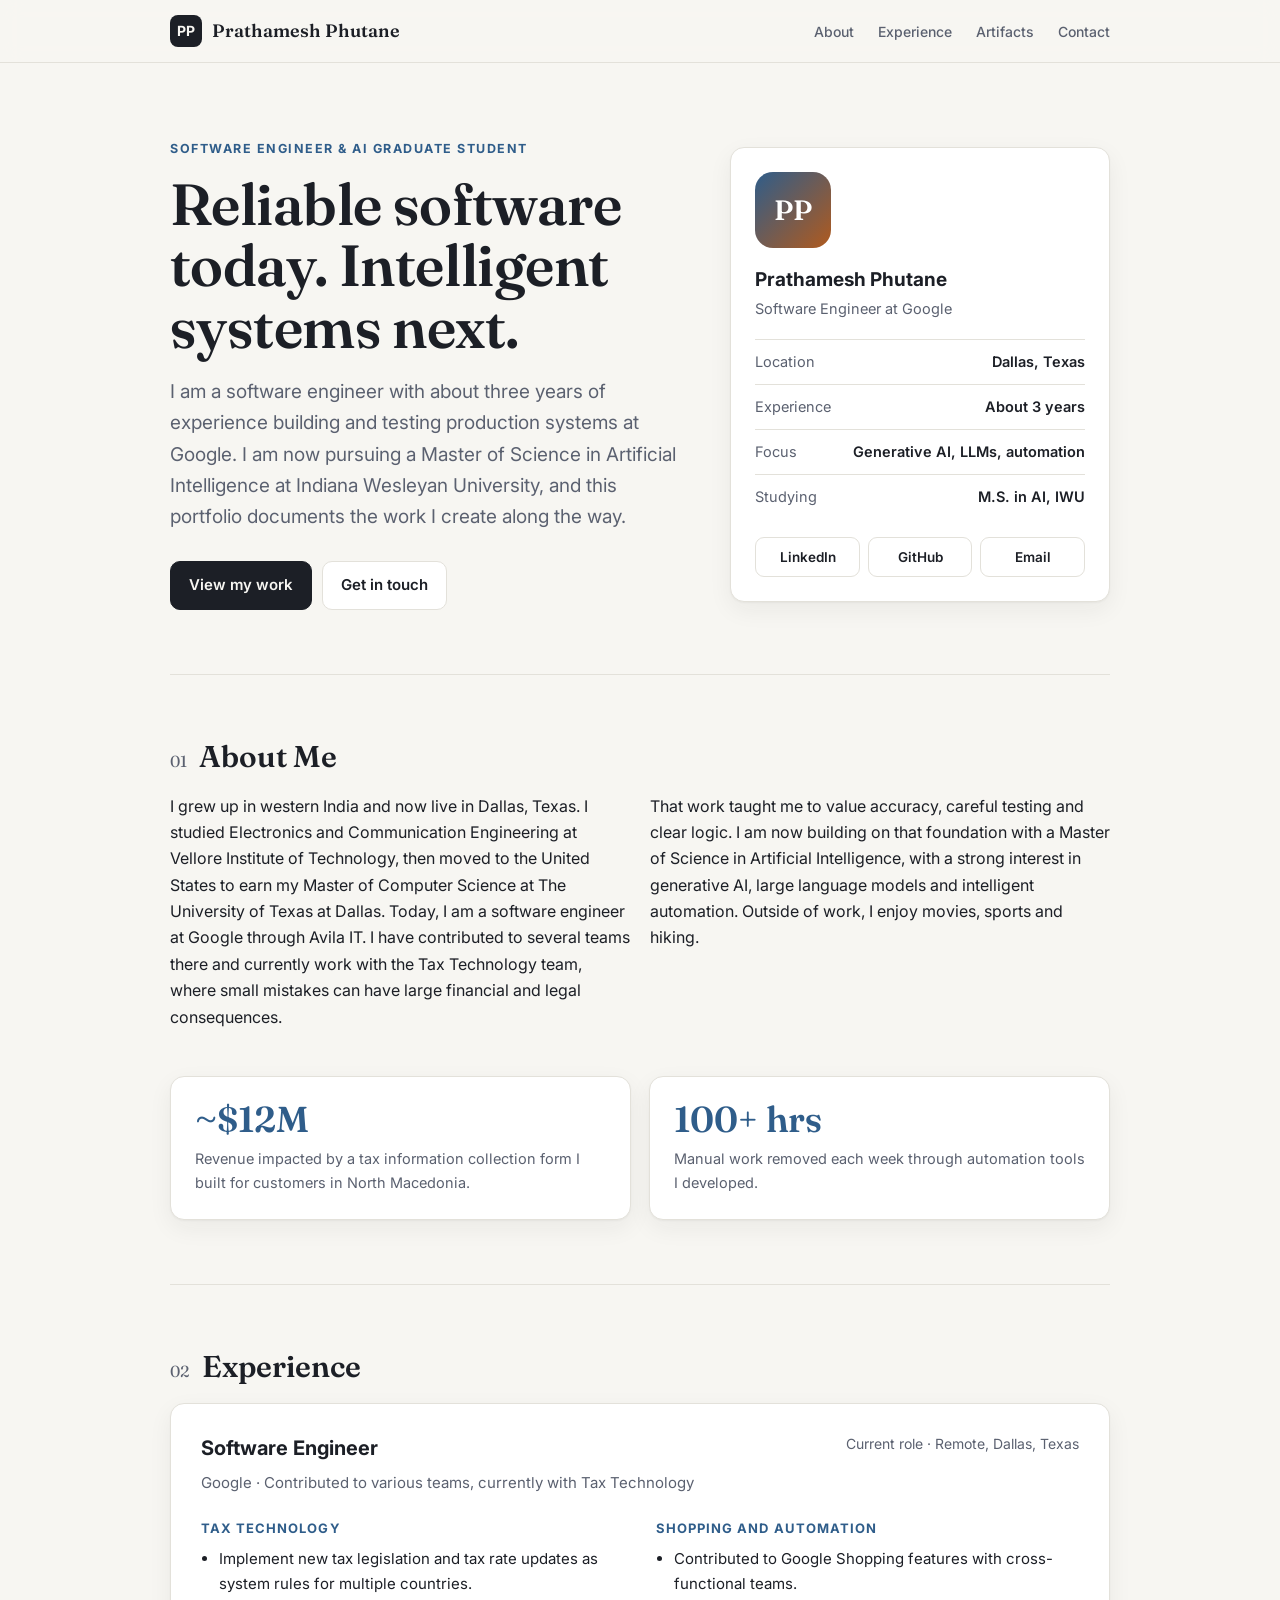
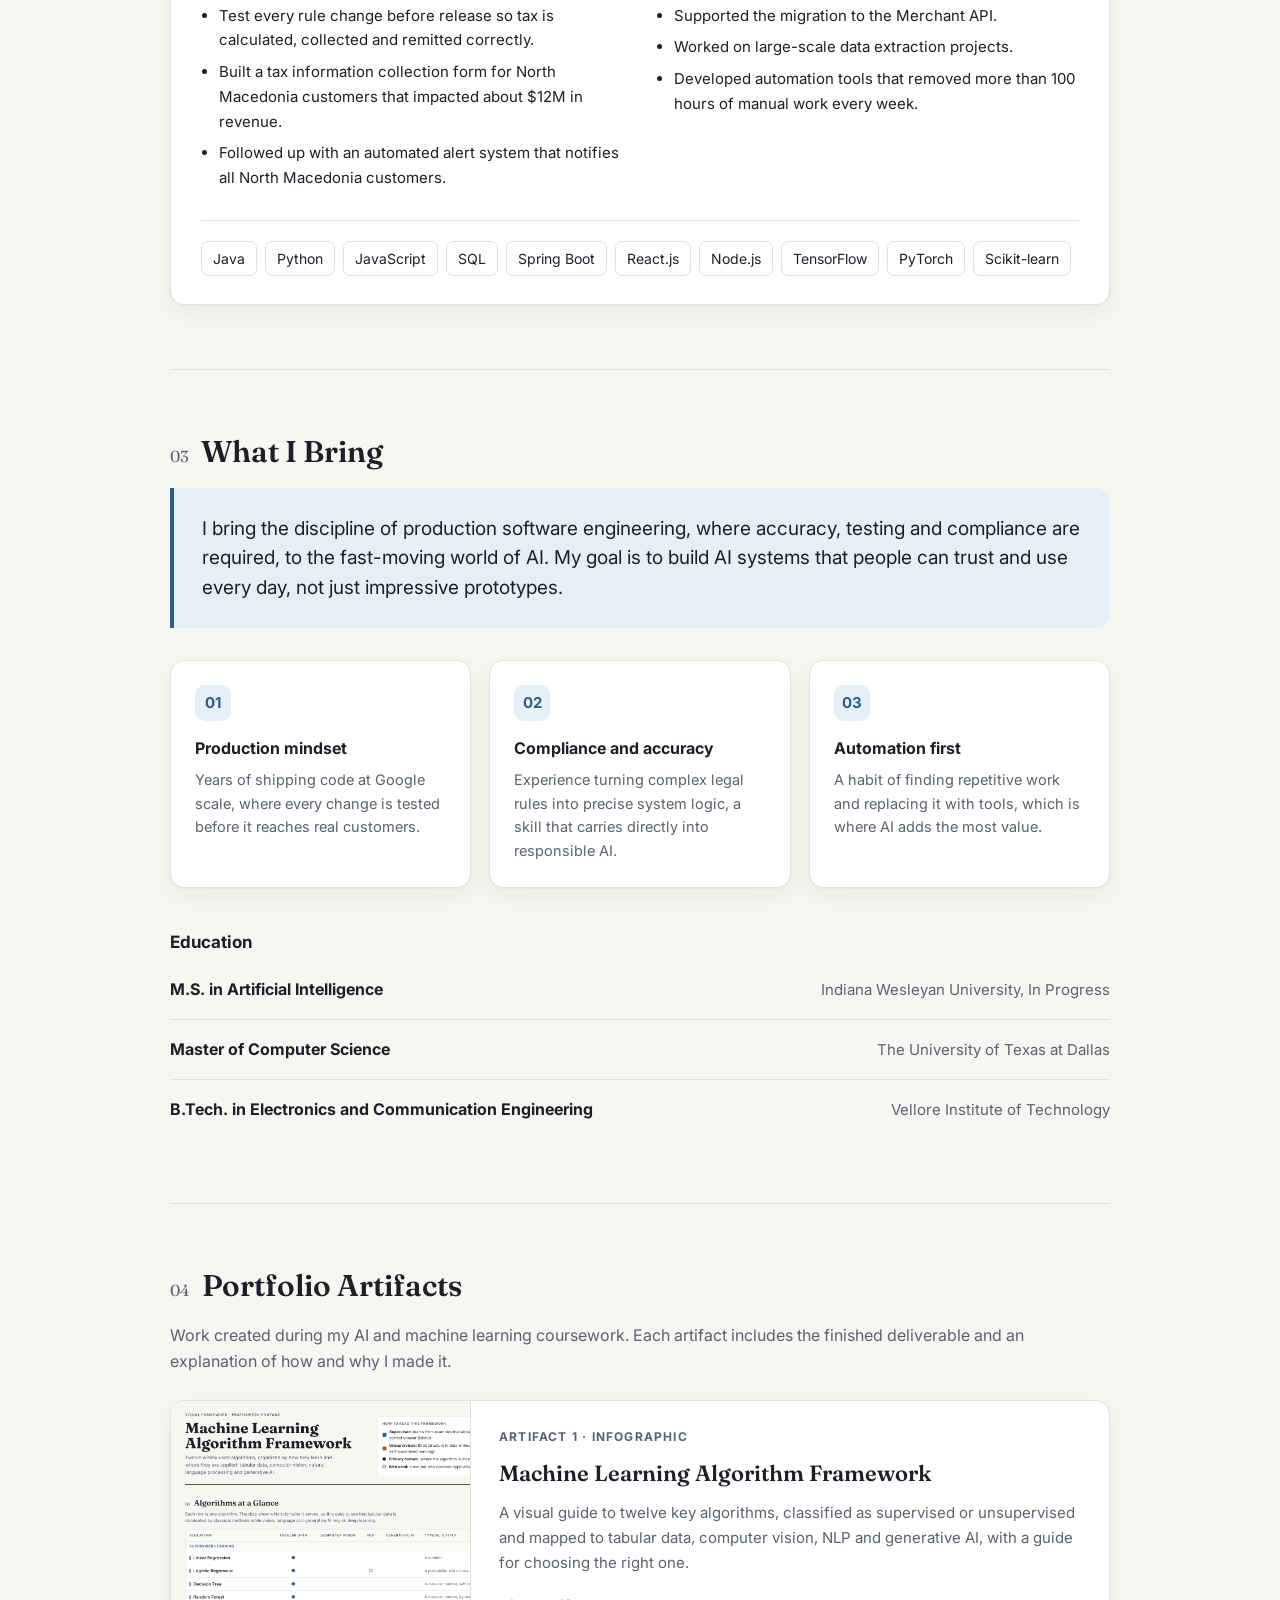
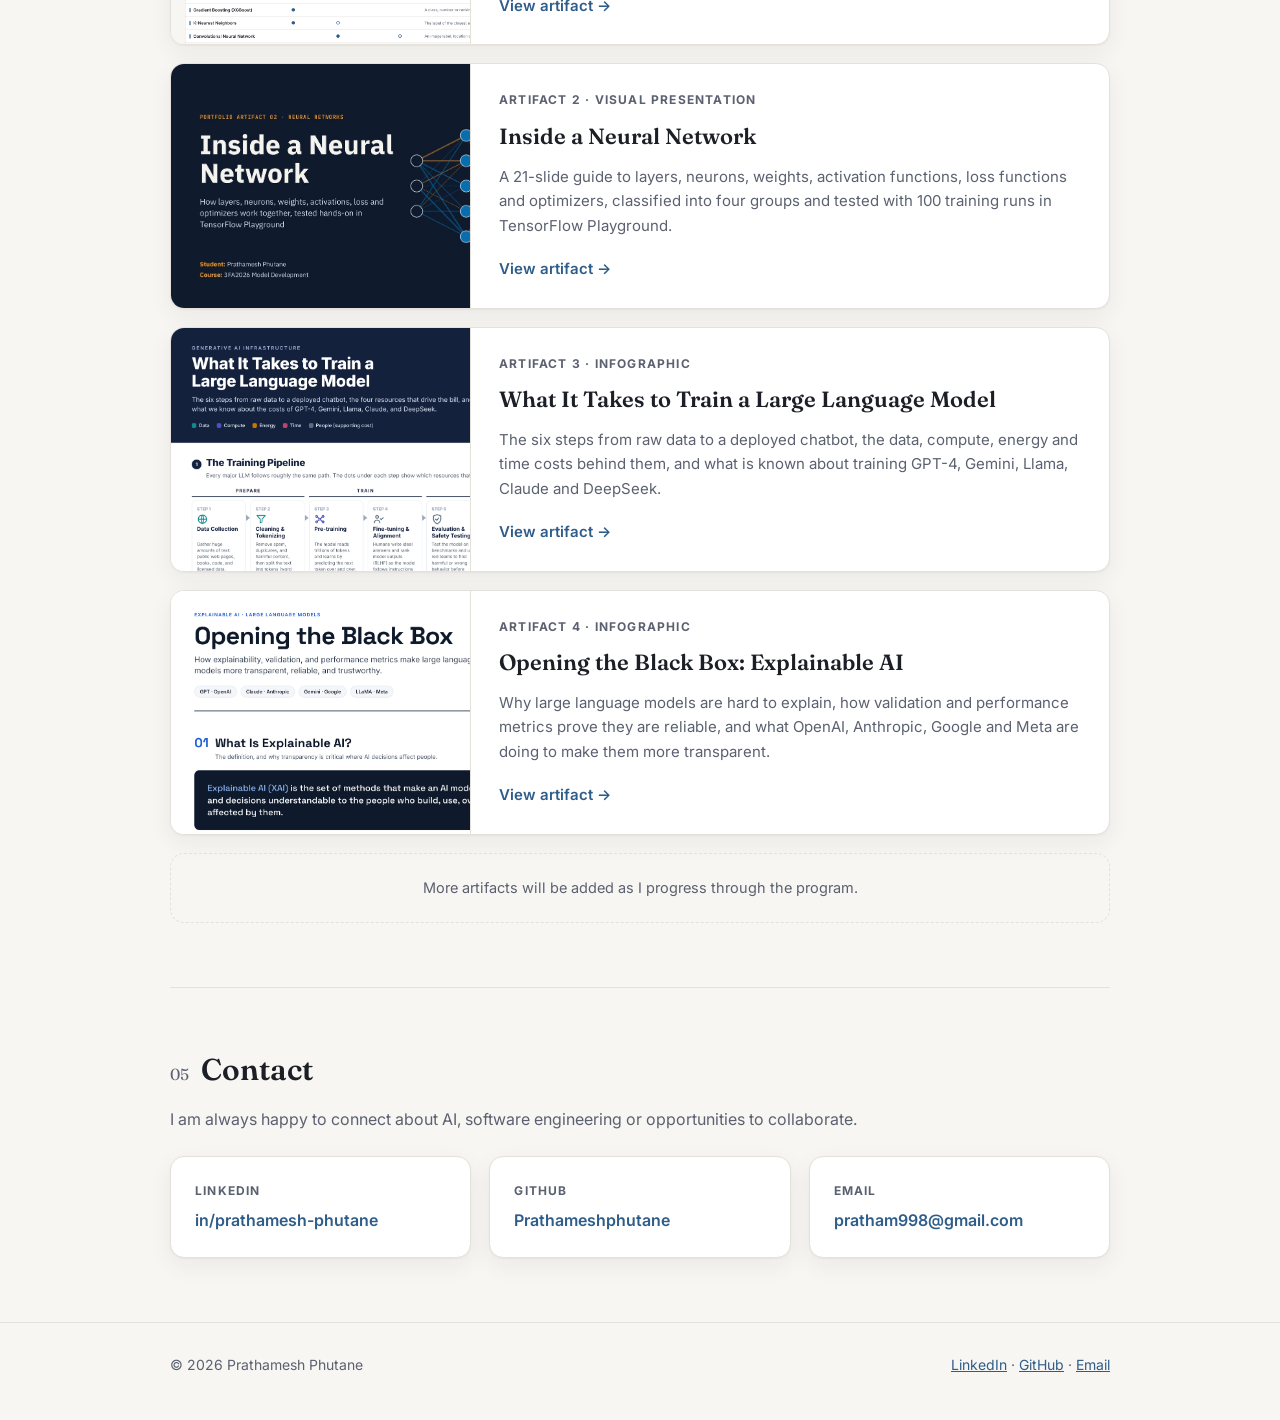
==== commit 14032a05: "Add Artifact 4: Opening the Black Box explainable AI infographic Adds the explainable AI infographic" ====
--- a/index.html
+++ b/index.html
@@ -218,6 +218,15 @@
         <span class="go">View artifact &rarr;</span>
       </div>
     </a>
+    <a class="card artifact-card" href="artifacts/explainable-ai/" style="margin-top:18px">
+      <div class="thumb"><img src="artifacts/explainable-ai/infographic-preview.png" alt="Preview of the Opening the Black Box explainable AI infographic"></div>
+      <div class="body">
+        <div class="no">Artifact 4 &middot; Infographic</div>
+        <h3>Opening the Black Box: Explainable AI</h3>
+        <p>Why large language models are hard to explain, how validation and performance metrics prove they are reliable, and what OpenAI, Anthropic, Google and Meta are doing to make them more transparent.</p>
+        <span class="go">View artifact &rarr;</span>
+      </div>
+    </a>
     <div class="slot">More artifacts will be added as I progress through the program.</div>
   </section>
 
